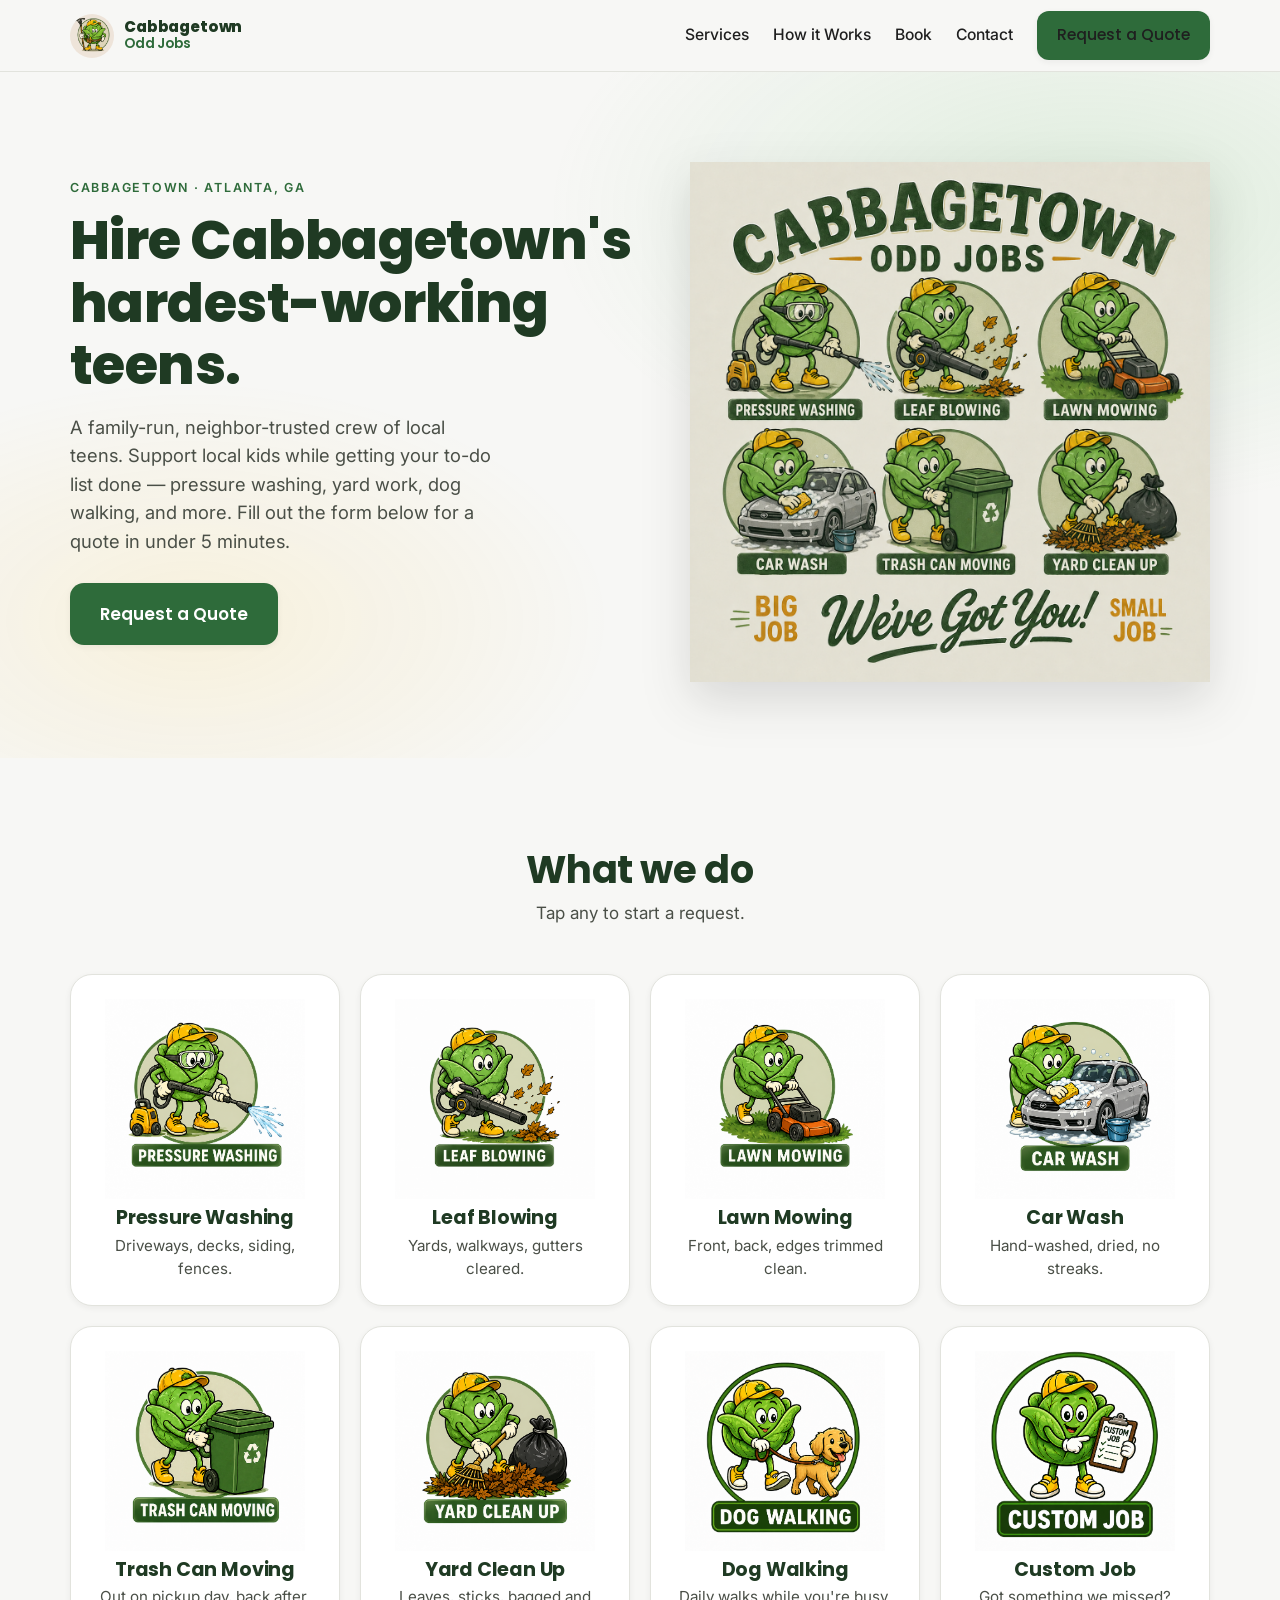
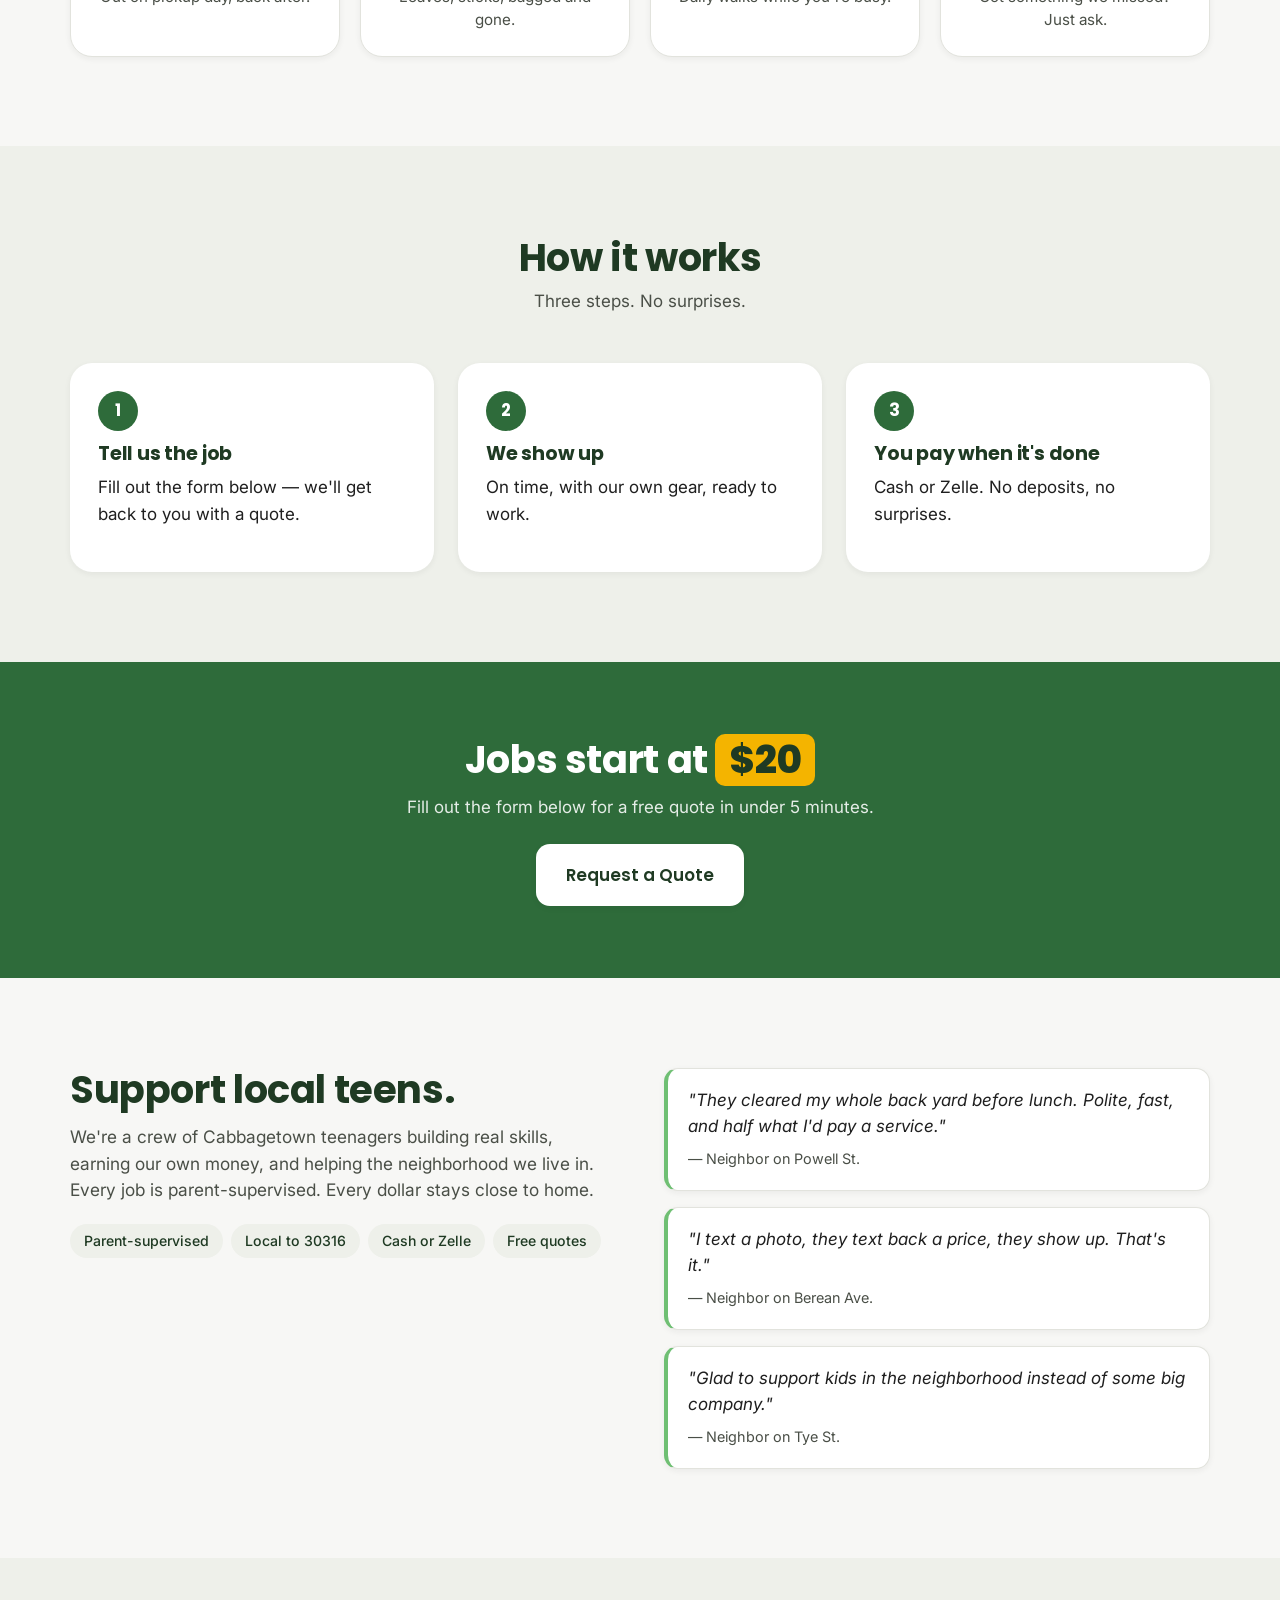
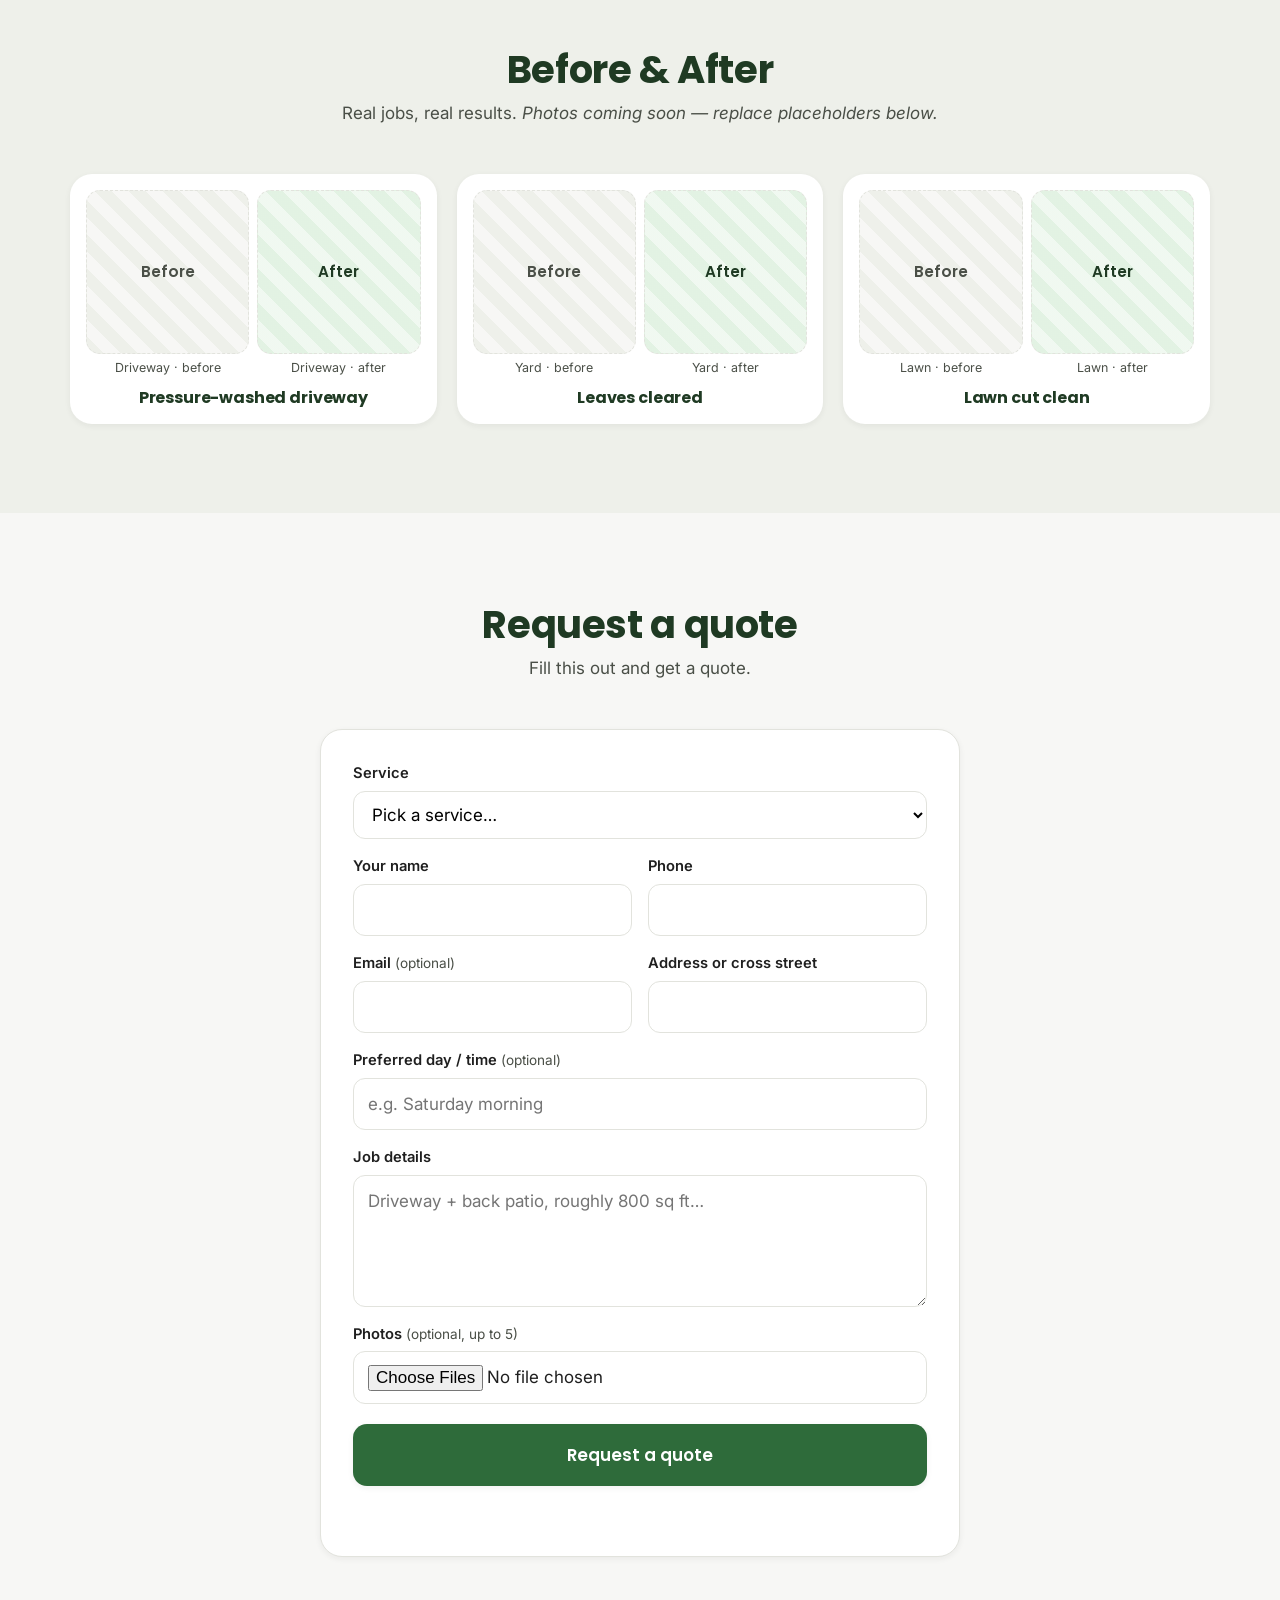
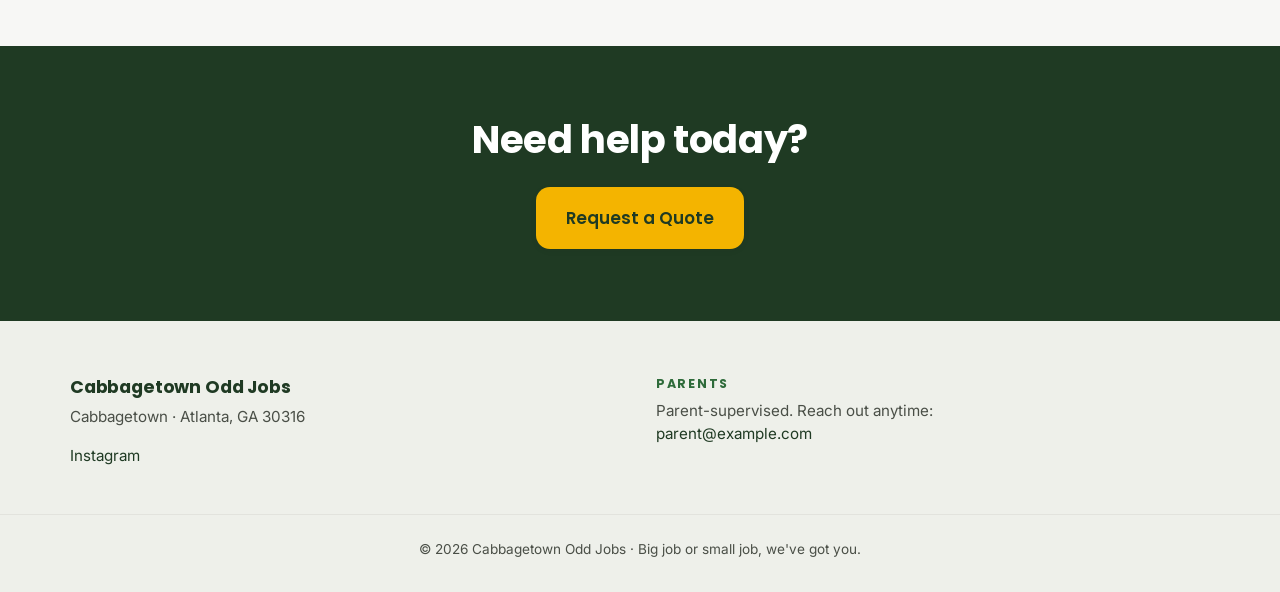
==== public_html/index.html @ ced6f43e "refactor: move deployable files into public_html/ for Hostinger - Relocate index.html, css/, js/, im" ====
<!doctype html>
<html lang="en">
  <head>
    <meta charset="utf-8" />
    <meta name="viewport" content="width=device-width, initial-scale=1" />
    <title>Cabbagetown Odd Jobs — Hire Cabbagetown's hardest-working teens</title>
    <meta name="description" content="Big job or small job, we've got you. Pressure washing, leaf blowing, lawn mowing, car wash, trash can moving, yard clean up, dog walking, and more by local teens in Cabbagetown, Atlanta GA 30316." />
    <meta name="theme-color" content="#2E6B3A" />
    <meta property="og:title" content="Cabbagetown Odd Jobs" />
    <meta property="og:description" content="Big job or small job — we've got you. Local teens in Cabbagetown, Atlanta." />
    <meta property="og:image" content="images/jobs-1.png" />
    <meta property="og:type" content="website" />
    <link rel="icon" type="image/png" href="images/mascot-icon.png" />
    <link rel="preconnect" href="https://fonts.googleapis.com" />
    <link rel="preconnect" href="https://fonts.gstatic.com" crossorigin />
    <link href="https://fonts.googleapis.com/css2?family=Inter:wght@400;500;600&family=Poppins:wght@600;700;800&display=swap" rel="stylesheet" />
    <link rel="stylesheet" href="css/styles.css" />
  </head>
  <body>
    <a class="skip-link" href="#main">Skip to content</a>

    <!-- 1. Sticky header -->
    <header class="site-header" id="top">
      <div class="container site-header__inner">
        <a class="site-header__brand" href="#top" aria-label="Cabbagetown Odd Jobs home">
          <img src="images/mascot-icon.png" alt="" class="site-header__logo" width="48" height="48" />
          <span class="site-header__wordmark">Cabbagetown<br /><em>Odd Jobs</em></span>
        </a>
        <button class="site-header__toggle" type="button" aria-expanded="false" aria-controls="primary-nav" aria-label="Open menu">
          <span></span><span></span><span></span>
        </button>
        <nav class="site-nav" id="primary-nav" aria-label="Primary">
          <a href="#services">Services</a>
          <a href="#how-it-works">How it Works</a>
          <a href="#book">Book</a>
          <a href="#contact">Contact</a>
          <a class="btn btn--primary site-nav__cta" href="#book">Request a Quote</a>
        </nav>
      </div>
    </header>

    <main id="main">
      <!-- 2. Hero -->
      <section class="hero">
        <div class="container hero__inner">
          <div class="hero__copy">
            <p class="eyebrow">Cabbagetown · Atlanta, GA</p>
            <h1 class="hero__headline">Hire Cabbagetown's hardest-working teens.</h1>
            <p class="hero__sub">A family-run, neighbor-trusted crew of local teens. Support local kids while getting your to-do list done — pressure washing, yard work, dog walking, and more. Fill out the form below for a quote in under 5 minutes.</p>
            <div class="hero__ctas">
              <a class="btn btn--primary btn--lg" href="#book">Request a Quote</a>
            </div>
            <!-- <p class="hero__badge"><span class="dot"></span> Available this Saturday</p> -->
          </div>
          <div class="hero__art">
            <img src="images/jobs-1.png" alt="Cabbagetown Odd Jobs cabbage mascot in the center, surrounded by icons of the six services: pressure washing, leaf blowing, lawn mowing, car wash, trash can moving, and yard clean up" width="600" height="600" />
          </div>
        </div>
      </section>

      <!-- 3. Services grid -->
      <section class="services" id="services">
        <div class="container">
          <header class="section-head">
            <h2>What we do</h2>
            <p>Tap any to start a request.</p>
          </header>
          <ul class="services__grid" role="list">
            <li class="service-card">
              <a href="#book" data-service="Pressure Washing">
                <img src="images/service-pressure-washing.png" alt="" width="240" height="240" />
                <h3>Pressure Washing</h3>
                <p>Driveways, decks, siding, fences.</p>
              </a>
            </li>
            <li class="service-card">
              <a href="#book" data-service="Leaf Blowing">
                <img src="images/service-leaf-blowing.png" alt="" width="240" height="240" />
                <h3>Leaf Blowing</h3>
                <p>Yards, walkways, gutters cleared.</p>
              </a>
            </li>
            <li class="service-card">
              <a href="#book" data-service="Lawn Mowing">
                <img src="images/service-lawn-mowing.png" alt="" width="240" height="240" />
                <h3>Lawn Mowing</h3>
                <p>Front, back, edges trimmed clean.</p>
              </a>
            </li>
            <li class="service-card">
              <a href="#book" data-service="Car Wash">
                <img src="images/service-car-wash.png" alt="" width="240" height="240" />
                <h3>Car Wash</h3>
                <p>Hand-washed, dried, no streaks.</p>
              </a>
            </li>
            <li class="service-card">
              <a href="#book" data-service="Trash Can Moving">
                <img src="images/service-trash-can.png" alt="" width="240" height="240" />
                <h3>Trash Can Moving</h3>
                <p>Out on pickup day, back after.</p>
              </a>
            </li>
            <li class="service-card">
              <a href="#book" data-service="Yard Clean Up">
                <img src="images/service-yard-cleanup.png" alt="" width="240" height="240" />
                <h3>Yard Clean Up</h3>
                <p>Leaves, sticks, bagged and gone.</p>
              </a>
            </li>
            <li class="service-card">
              <a href="#book" data-service="Dog Walking">
                <img src="images/service-dog-walking.png" alt="" width="240" height="240" />
                <h3>Dog Walking</h3>
                <p>Daily walks while you're busy.</p>
              </a>
            </li>
            <li class="service-card">
              <a href="#book" data-service="Custom Job">
                <img src="images/custom-job.png" alt="" width="240" height="240" />
                <h3>Custom Job</h3>
                <p>Got something we missed? Just ask.</p>
              </a>
            </li>
          </ul>
        </div>
      </section>

      <!-- 4. How it works -->
      <section class="how" id="how-it-works">
        <div class="container">
          <header class="section-head">
            <h2>How it works</h2>
            <p>Three steps. No surprises.</p>
          </header>
          <ol class="how__steps" role="list">
            <li class="how__step">
              <span class="how__num">1</span>
              <h3>Tell us the job</h3>
              <p>Fill out the form below — we'll get back to you with a quote.</p>
            </li>
            <li class="how__step">
              <span class="how__num">2</span>
              <h3>We show up</h3>
              <p>On time, with our own gear, ready to work.</p>
            </li>
            <li class="how__step">
              <span class="how__num">3</span>
              <h3>You pay when it's done</h3>
              <p>Cash or Zelle. No deposits, no surprises.</p>
            </li>
          </ol>
        </div>
      </section>

      <!-- 5. Pricing -->
      <section class="pricing">
        <div class="container pricing__inner">
          <h2>Jobs start at <span class="pricing__amount">$20</span></h2>
          <p>Fill out the form below for a free quote in under 5 minutes.</p>
          <a class="btn btn--primary btn--lg" href="#book">Request a Quote</a>
        </div>
      </section>

      <!-- 6. Trust / Support Local Teens -->
      <section class="trust" id="trust">
        <div class="container trust__inner">
          <div class="trust__copy">
            <h2>Support local teens.</h2>
            <p>We're a crew of Cabbagetown teenagers building real skills, earning our own money, and helping the neighborhood we live in. Every job is parent-supervised. Every dollar stays close to home.</p>
            <ul class="trust__pills" role="list">
              <li>Parent-supervised</li>
              <li>Local to 30316</li>
              <li>Cash or Zelle</li>
              <li>Free quotes</li>
            </ul>
          </div>
          <ul class="trust__quotes" role="list">
            <!-- TODO: replace with real neighbor quotes once collected -->
            <li>
              <p>"They cleared my whole back yard before lunch. Polite, fast, and half what I'd pay a service."</p>
              <cite>— Neighbor on Powell St.</cite>
            </li>
            <li>
              <p>"I text a photo, they text back a price, they show up. That's it."</p>
              <cite>— Neighbor on Berean Ave.</cite>
            </li>
            <li>
              <p>"Glad to support kids in the neighborhood instead of some big company."</p>
              <cite>— Neighbor on Tye St.</cite>
            </li>
          </ul>
        </div>
      </section>

      <!-- 7. Before / After gallery -->
      <section class="gallery" id="gallery">
        <div class="container">
          <header class="section-head">
            <h2>Before &amp; After</h2>
            <p>Real jobs, real results. <em>Photos coming soon — replace placeholders below.</em></p>
          </header>
          <ul class="gallery__grid" role="list">
            <li class="ba-card">
              <div class="ba-card__pair">
                <figure><div class="ba-placeholder">Before</div><figcaption>Driveway · before</figcaption></figure>
                <figure><div class="ba-placeholder ba-placeholder--after">After</div><figcaption>Driveway · after</figcaption></figure>
              </div>
              <h3>Pressure-washed driveway</h3>
            </li>
            <li class="ba-card">
              <div class="ba-card__pair">
                <figure><div class="ba-placeholder">Before</div><figcaption>Yard · before</figcaption></figure>
                <figure><div class="ba-placeholder ba-placeholder--after">After</div><figcaption>Yard · after</figcaption></figure>
              </div>
              <h3>Leaves cleared</h3>
            </li>
            <li class="ba-card">
              <div class="ba-card__pair">
                <figure><div class="ba-placeholder">Before</div><figcaption>Lawn · before</figcaption></figure>
                <figure><div class="ba-placeholder ba-placeholder--after">After</div><figcaption>Lawn · after</figcaption></figure>
              </div>
              <h3>Lawn cut clean</h3>
            </li>
          </ul>
        </div>
      </section>

      <!-- 8. Request a quote -->
      <section class="book" id="book">
        <div class="container">
          <header class="section-head">
            <h2>Request a quote</h2>
            <p>Fill this out and get a quote.</p>
          </header>

          <form class="quote-form" id="quote-form" novalidate>
            <div class="quote-form__row">
              <label for="qf-service">Service</label>
              <select id="qf-service" name="service" required>
                <option value="" disabled selected>Pick a service…</option>
                <option>Pressure Washing</option>
                <option>Leaf Blowing</option>
                <option>Lawn Mowing</option>
                <option>Car Wash</option>
                <option>Trash Can Moving</option>
                <option>Yard Clean Up</option>
                <option>Dog Walking</option>
                <option>Custom Job</option>
              </select>
            </div>

            <div class="quote-form__grid">
              <div class="quote-form__row">
                <label for="qf-name">Your name</label>
                <input id="qf-name" name="name" type="text" required autocomplete="name" />
              </div>
              <div class="quote-form__row">
                <label for="qf-phone">Phone</label>
                <input id="qf-phone" name="phone" type="tel" required autocomplete="tel" inputmode="tel" />
              </div>
              <div class="quote-form__row">
                <label for="qf-email">Email <span class="quote-form__hint">(optional)</span></label>
                <input id="qf-email" name="email" type="email" autocomplete="email" />
              </div>
              <div class="quote-form__row">
                <label for="qf-address">Address or cross street</label>
                <input id="qf-address" name="address" type="text" required autocomplete="street-address" />
              </div>
            </div>

            <div class="quote-form__row">
              <label for="qf-when">Preferred day / time <span class="quote-form__hint">(optional)</span></label>
              <input id="qf-when" name="when" type="text" placeholder="e.g. Saturday morning" />
            </div>

            <div class="quote-form__row">
              <label for="qf-notes">Job details</label>
              <textarea id="qf-notes" name="notes" rows="4" required placeholder="Driveway + back patio, roughly 800 sq ft…"></textarea>
            </div>

            <div class="quote-form__row">
              <label for="qf-images">Photos <span class="quote-form__hint">(optional, up to 5)</span></label>
              <input id="qf-images" name="images" type="file" accept="image/*" multiple />
            </div>

            <div class="quote-form__honeypot" aria-hidden="true">
              <label>Leave this empty <input type="text" name="hp" tabindex="-1" autocomplete="off" /></label>
            </div>

            <button class="btn btn--primary btn--lg quote-form__submit" type="submit">Request a quote</button>

            <p class="quote-form__status" id="qf-status" role="status" aria-live="polite"></p>
          </form>
        </div>
      </section>

      <!-- 9. Repeat CTA bar -->
      <section class="cta-bar">
        <div class="container cta-bar__inner">
          <h2>Need help today?</h2>
          <div class="cta-bar__buttons">
            <a class="btn btn--primary btn--lg" href="#book">Request a Quote</a>
          </div>
        </div>
      </section>
    </main>

    <!-- 10. Footer -->
    <footer class="site-footer" id="contact">
      <div class="container site-footer__inner">
        <div class="site-footer__col">
          <h3>Cabbagetown Odd Jobs</h3>
          <p>Cabbagetown · Atlanta, GA 30316</p>
          <p><a href="https://instagram.com/" rel="noopener">Instagram</a></p>
        </div>
        <div class="site-footer__col">
          <h4>Parents</h4>
          <p>Parent-supervised. Reach out anytime:<br /><a href="mailto:parent@example.com">parent@example.com</a></p>
        </div>
      </div>
      <p class="site-footer__copy">© <span id="year"></span> Cabbagetown Odd Jobs · Big job or small job, we've got you.</p>
    </footer>

    <script src="js/main.js" defer></script>
  </body>
</html>
---- public_html/css/styles.css ----
/* ================================================================
   Cabbagetown Odd Jobs — styles
   1. Tokens
   2. Reset / base
   3. Layout primitives (container, section-head, btn)
   4. Header + nav
   5. Hero
   6. Services grid
   7. How it works
   8. Pricing
   9. Trust
  10. Before/After gallery
  11. Book / Cal.com embed
  12. CTA bar
  13. Footer
  14. Mobile sticky bar
  15. Responsive breakpoints
  ================================================================ */

/* 1. Tokens ------------------------------------------------------ */
:root {
  --green: #2e6b3a;
  --green-2: #6fbf73;
  --green-ink: #1f3a23;
  --yellow: #f4b400;
  --bg: #f7f7f5;
  --bg-2: #eef0ea;
  --ink: #1f1f1f;
  --ink-2: #4a4f47;
  --line: #e2e3dd;
  --white: #ffffff;
  --shadow-sm: 0 2px 6px rgba(31, 31, 31, 0.06);
  --shadow-md: 0 8px 24px rgba(31, 31, 31, 0.08);
  --shadow-lg: 0 18px 40px rgba(31, 31, 31, 0.12);
  --radius: 14px;
  --radius-lg: 22px;
  --space: 8px;

  --font-head: "Poppins", system-ui, -apple-system, "Segoe UI", sans-serif;
  --font-body: "Inter", system-ui, -apple-system, "Segoe UI", sans-serif;

  --header-h: 72px;
}

/* 2. Reset / base ----------------------------------------------- */
*, *::before, *::after { box-sizing: border-box; }
html { scroll-behavior: smooth; scroll-padding-top: var(--header-h); }
body {
  margin: 0;
  font-family: var(--font-body);
  font-size: 17px;
  line-height: 1.55;
  color: var(--ink);
  background: var(--bg);
  -webkit-font-smoothing: antialiased;
  text-rendering: optimizeLegibility;
}
img { max-width: 100%; height: auto; display: block; }
a { color: var(--green); }
a:hover { color: var(--green-ink); }
h1, h2, h3, h4 {
  font-family: var(--font-head);
  color: var(--green-ink);
  margin: 0 0 0.5em;
  line-height: 1.15;
  letter-spacing: -0.01em;
}
h1 { font-size: clamp(2.2rem, 5vw, 3.4rem); font-weight: 800; }
h2 { font-size: clamp(1.7rem, 3.4vw, 2.4rem); font-weight: 700; }
h3 { font-size: 1.2rem; font-weight: 700; }
p { margin: 0 0 1em; }
ul, ol { padding: 0; margin: 0; list-style: none; }

.skip-link {
  position: absolute; left: -9999px; top: 0;
  background: var(--green); color: var(--white);
  padding: 8px 12px; z-index: 1000;
}
.skip-link:focus { left: 12px; top: 12px; }

::selection { background: var(--green-2); color: var(--green-ink); }

/* 3. Layout primitives ----------------------------------------- */
.container {
  width: min(1140px, 100% - 32px);
  margin-inline: auto;
}

.section-head {
  text-align: center;
  margin-bottom: 48px;
  max-width: 640px;
  margin-inline: auto;
}
.section-head h2 { margin-bottom: 8px; }
.section-head p { color: var(--ink-2); margin: 0; }

.eyebrow {
  text-transform: uppercase;
  letter-spacing: 0.14em;
  font-size: 0.78rem;
  font-weight: 600;
  color: var(--green);
  margin: 0 0 12px;
}

.btn {
  display: inline-flex;
  align-items: center;
  justify-content: center;
  gap: 8px;
  padding: 12px 20px;
  font-family: var(--font-head);
  font-weight: 600;
  font-size: 0.98rem;
  text-decoration: none;
  border: 2px solid transparent;
  border-radius: 12px;
  cursor: pointer;
  transition: transform 0.12s ease, box-shadow 0.12s ease, background 0.12s ease;
  white-space: nowrap;
}
.btn--lg { padding: 16px 28px; font-size: 1.05rem; border-radius: 14px; }
.btn--primary {
  background: var(--green);
  color: var(--white);
  box-shadow: var(--shadow-sm);
}
.btn--primary:hover { background: var(--green-ink); color: var(--white); transform: translateY(-1px); box-shadow: var(--shadow-md); }
.btn--secondary {
  background: var(--white);
  color: var(--green-ink);
  border-color: var(--green);
}
.btn--secondary:hover { background: var(--bg-2); transform: translateY(-1px); }
.btn:focus-visible { outline: 3px solid var(--yellow); outline-offset: 2px; }

/* 4. Header + nav ----------------------------------------------- */
.site-header {
  position: sticky;
  top: 0;
  z-index: 50;
  background: rgba(247, 247, 245, 0.92);
  backdrop-filter: saturate(140%) blur(8px);
  -webkit-backdrop-filter: saturate(140%) blur(8px);
  border-bottom: 1px solid var(--line);
  height: var(--header-h);
  display: flex;
  align-items: center;
}
.site-header__inner {
  display: flex;
  align-items: center;
  justify-content: space-between;
  gap: 16px;
}
.site-header__brand {
  display: inline-flex;
  align-items: center;
  gap: 10px;
  text-decoration: none;
  color: var(--green-ink);
}
.site-header__logo {
  width: 44px; height: 44px;
  border-radius: 50%;
  background: var(--bg-2);
  object-fit: cover;
}
.site-header__wordmark {
  font-family: var(--font-head);
  font-weight: 800;
  font-size: 0.95rem;
  line-height: 1.05;
  letter-spacing: -0.01em;
}
.site-header__wordmark em {
  font-style: normal;
  font-weight: 600;
  color: var(--green);
  font-size: 0.85rem;
}
.site-header__toggle {
  display: none;
  background: none;
  border: 0;
  padding: 8px;
  cursor: pointer;
}
.site-header__toggle span {
  display: block;
  width: 24px; height: 2.5px;
  background: var(--green-ink);
  margin: 5px 0;
  border-radius: 2px;
  transition: transform 0.2s ease, opacity 0.2s ease;
}
.site-header__toggle[aria-expanded="true"] span:nth-child(1) { transform: translateY(7.5px) rotate(45deg); }
.site-header__toggle[aria-expanded="true"] span:nth-child(2) { opacity: 0; }
.site-header__toggle[aria-expanded="true"] span:nth-child(3) { transform: translateY(-7.5px) rotate(-45deg); }

.site-nav {
  display: flex;
  align-items: center;
  gap: 24px;
}
.site-nav a {
  color: var(--ink);
  text-decoration: none;
  font-weight: 500;
  font-size: 0.98rem;
}
.site-nav a:hover { color: var(--green); }
.site-nav__cta { padding: 10px 18px; }

/* 5. Hero ------------------------------------------------------- */
.hero {
  padding: clamp(48px, 7vw, 96px) 0 clamp(40px, 6vw, 80px);
  background:
    radial-gradient(900px 500px at 85% 20%, rgba(111, 191, 115, 0.18), transparent 60%),
    radial-gradient(700px 400px at 15% 80%, rgba(244, 180, 0, 0.10), transparent 60%),
    var(--bg);
}
.hero__inner {
  display: grid;
  grid-template-columns: 1.1fr 1fr;
  gap: 48px;
  align-items: center;
}
.hero__headline { margin-bottom: 16px; }
.hero__sub { font-size: 1.15rem; color: var(--ink-2); margin-bottom: 28px; max-width: 36ch; }
.hero__sub strong { color: var(--ink); }
.hero__ctas {
  display: flex;
  flex-wrap: wrap;
  gap: 12px;
  margin-bottom: 20px;
}
.hero__badge {
  display: inline-flex;
  align-items: center;
  gap: 8px;
  background: var(--white);
  border: 1px solid var(--line);
  padding: 8px 14px;
  border-radius: 999px;
  font-size: 0.92rem;
  color: var(--ink-2);
  margin: 0;
  box-shadow: var(--shadow-sm);
}
.hero__badge .dot {
  width: 9px; height: 9px;
  background: var(--green-2);
  border-radius: 50%;
  box-shadow: 0 0 0 3px rgba(111, 191, 115, 0.25);
  animation: pulse 2s ease-in-out infinite;
}
@keyframes pulse {
  0%, 100% { box-shadow: 0 0 0 3px rgba(111, 191, 115, 0.25); }
  50% { box-shadow: 0 0 0 6px rgba(111, 191, 115, 0.10); }
}
.hero__art img {
  width: 100%;
  max-width: 520px;
  margin-inline: auto;
  filter: drop-shadow(0 18px 24px rgba(31, 31, 31, 0.14));
}

/* 6. Services grid --------------------------------------------- */
.services { padding: clamp(56px, 7vw, 96px) 0; }
.services__grid {
  display: grid;
  grid-template-columns: repeat(4, 1fr);
  gap: 20px;
}
.service-card {
  background: var(--white);
  border: 1px solid var(--line);
  border-radius: var(--radius-lg);
  padding: 24px;
  text-align: center;
  box-shadow: var(--shadow-sm);
  transition: transform 0.15s ease, box-shadow 0.15s ease, border-color 0.15s ease;
}
.service-card:hover {
  transform: translateY(-3px);
  box-shadow: var(--shadow-md);
  border-color: var(--green-2);
}
.service-card a {
  text-decoration: none;
  color: inherit;
  display: block;
}
.service-card img {
  width: 100%;
  max-width: 200px;
  margin-inline: auto;
  margin-bottom: 8px;
}
.service-card h3 { color: var(--green-ink); margin-bottom: 4px; }
.service-card p { color: var(--ink-2); margin: 0; font-size: 0.95rem; }

/* 7. How it works ---------------------------------------------- */
.how {
  padding: clamp(56px, 7vw, 96px) 0;
  background: var(--bg-2);
}
.how__steps {
  display: grid;
  grid-template-columns: repeat(3, 1fr);
  gap: 24px;
}
.how__step {
  background: var(--white);
  border-radius: var(--radius-lg);
  padding: 28px;
  position: relative;
  box-shadow: var(--shadow-sm);
}
.how__num {
  display: inline-flex;
  align-items: center;
  justify-content: center;
  width: 40px; height: 40px;
  background: var(--green);
  color: var(--white);
  border-radius: 50%;
  font-family: var(--font-head);
  font-weight: 700;
  margin-bottom: 12px;
}

/* 8. Pricing ---------------------------------------------------- */
.pricing {
  padding: clamp(48px, 6vw, 72px) 0;
  background: var(--green);
  color: var(--white);
  text-align: center;
}
.pricing h2 { color: var(--white); margin-bottom: 8px; }
.pricing__amount {
  display: inline-block;
  background: var(--yellow);
  color: var(--green-ink);
  padding: 4px 14px;
  border-radius: 10px;
  font-weight: 800;
}
.pricing p { color: rgba(255, 255, 255, 0.88); margin-bottom: 24px; }
.pricing .btn--primary {
  background: var(--white);
  color: var(--green-ink);
}
.pricing .btn--primary:hover { background: var(--bg-2); color: var(--green-ink); }

/* 9. Trust ------------------------------------------------------ */
.trust { padding: clamp(56px, 7vw, 96px) 0; }
.trust__inner {
  display: grid;
  grid-template-columns: 1fr 1fr;
  gap: 48px;
  align-items: start;
}
.trust__copy h2 { margin-bottom: 12px; }
.trust__copy p { color: var(--ink-2); font-size: 1.08rem; }
.trust__pills {
  display: flex;
  flex-wrap: wrap;
  gap: 8px;
  margin-top: 20px;
}
.trust__pills li {
  background: var(--bg-2);
  color: var(--green-ink);
  padding: 6px 14px;
  border-radius: 999px;
  font-size: 0.88rem;
  font-weight: 500;
}
.trust__quotes {
  display: grid;
  gap: 16px;
}
.trust__quotes li {
  background: var(--white);
  border: 1px solid var(--line);
  border-left: 4px solid var(--green-2);
  border-radius: var(--radius);
  padding: 18px 20px;
  box-shadow: var(--shadow-sm);
}
.trust__quotes p { margin: 0 0 6px; font-style: italic; color: var(--ink); }
.trust__quotes cite { color: var(--ink-2); font-style: normal; font-size: 0.9rem; }

/* 10. Before / After gallery ----------------------------------- */
.gallery {
  padding: clamp(56px, 7vw, 96px) 0;
  background: var(--bg-2);
}
.gallery__grid {
  display: grid;
  grid-template-columns: repeat(3, 1fr);
  gap: 20px;
}
.ba-card {
  background: var(--white);
  border-radius: var(--radius-lg);
  padding: 16px;
  box-shadow: var(--shadow-sm);
}
.ba-card__pair {
  display: grid;
  grid-template-columns: 1fr 1fr;
  gap: 8px;
  margin-bottom: 12px;
}
.ba-card figure { margin: 0; }
.ba-card figcaption {
  font-size: 0.78rem;
  color: var(--ink-2);
  text-align: center;
  margin-top: 4px;
}
.ba-card h3 {
  text-align: center;
  margin: 4px 0 0;
  font-size: 1rem;
}
.ba-placeholder {
  aspect-ratio: 1 / 1;
  background:
    repeating-linear-gradient(45deg, var(--bg-2) 0 12px, var(--bg) 12px 24px);
  border: 1px dashed var(--line);
  border-radius: var(--radius);
  display: grid;
  place-items: center;
  font-family: var(--font-head);
  font-weight: 600;
  color: var(--ink-2);
  font-size: 0.95rem;
}
.ba-placeholder--after {
  background:
    repeating-linear-gradient(45deg, rgba(111, 191, 115, 0.20) 0 12px, rgba(111, 191, 115, 0.10) 12px 24px);
  color: var(--green-ink);
}

/* 11. Book / Quote form --------------------------------------- */
.book { padding: clamp(56px, 7vw, 96px) 0; }
.quote-form {
  background: var(--white);
  border: 1px solid var(--line);
  border-radius: var(--radius-lg);
  padding: clamp(20px, 3vw, 32px);
  box-shadow: var(--shadow-sm);
  display: grid;
  gap: 16px;
  max-width: 640px;
  margin: 0 auto;
}
.quote-form__grid {
  display: grid;
  gap: 16px;
  grid-template-columns: 1fr;
}
@media (min-width: 560px) {
  .quote-form__grid { grid-template-columns: 1fr 1fr; }
}
.quote-form__row { display: grid; gap: 6px; }
.quote-form__row label {
  font-weight: 600;
  font-size: 0.92rem;
}
.quote-form__hint {
  color: var(--ink-2);
  font-weight: 400;
  font-size: 0.85rem;
}
.quote-form input,
.quote-form select,
.quote-form textarea {
  padding: 12px 14px;
  border: 1px solid var(--line);
  border-radius: 12px;
  font: inherit;
  background: var(--white);
  width: 100%;
}
.quote-form textarea {
  resize: vertical;
  min-height: 96px;
}
.quote-form input:focus-visible,
.quote-form select:focus-visible,
.quote-form textarea:focus-visible {
  outline: 3px solid var(--yellow);
  outline-offset: 2px;
  border-color: var(--green);
}
.quote-form__submit {
  width: 100%;
  margin-top: 4px;
}
.quote-form__submit[disabled] {
  opacity: 0.6;
  cursor: progress;
}
.quote-form__honeypot {
  position: absolute;
  left: -10000px;
  width: 1px;
  height: 1px;
  overflow: hidden;
}
.quote-form__status {
  min-height: 1.4em;
  margin: 0;
  font-size: 0.95rem;
}
.quote-form__status--ok { color: var(--green-ink); }
.quote-form__status--err { color: #b3261e; }

/* 12. CTA bar -------------------------------------------------- */
.cta-bar {
  padding: clamp(48px, 6vw, 72px) 0;
  background: var(--green-ink);
  color: var(--white);
  text-align: center;
}
.cta-bar h2 { color: var(--white); margin-bottom: 24px; }
.cta-bar__buttons {
  display: flex;
  flex-wrap: wrap;
  justify-content: center;
  gap: 12px;
}
.cta-bar .btn--primary { background: var(--yellow); color: var(--green-ink); }
.cta-bar .btn--primary:hover { background: #ffc724; color: var(--green-ink); }
.cta-bar .btn--secondary { background: transparent; color: var(--white); border-color: var(--white); }
.cta-bar .btn--secondary:hover { background: rgba(255, 255, 255, 0.1); color: var(--white); }

/* 13. Footer --------------------------------------------------- */
.site-footer {
  background: var(--bg-2);
  padding: 56px 0 32px;
  color: var(--ink-2);
  font-size: 0.95rem;
}
.site-footer__inner {
  display: grid;
  grid-template-columns: repeat(2, 1fr);
  gap: 32px;
}
.site-footer h3 { margin-bottom: 8px; font-size: 1.1rem; }
.site-footer h4 { font-size: 0.78rem; text-transform: uppercase; letter-spacing: 0.14em; color: var(--green); margin-bottom: 8px; }
.site-footer a { color: var(--green-ink); text-decoration: none; }
.site-footer a:hover { color: var(--green); text-decoration: underline; }
.site-footer__copy {
  text-align: center;
  margin: 32px 0 0;
  padding-top: 24px;
  border-top: 1px solid var(--line);
  font-size: 0.85rem;
}

/* 14. Responsive ----------------------------------------------- */
@media (max-width: 960px) {
  .hero__inner { grid-template-columns: 1fr; gap: 32px; text-align: center; }
  .hero__sub { margin-inline: auto; }
  .hero__ctas { justify-content: center; }
  .hero__badge { margin-inline: auto; }
  .hero__art { order: -1; }
  .hero__art img { max-width: 320px; }

  .services__grid { grid-template-columns: repeat(2, 1fr); }
  .how__steps { grid-template-columns: 1fr; }
  .trust__inner { grid-template-columns: 1fr; gap: 32px; }
  .gallery__grid { grid-template-columns: 1fr; }
  .site-footer__inner { grid-template-columns: 1fr; gap: 24px; }
}

@media (max-width: 768px) {
  .site-header__toggle { display: block; }
  .site-nav {
    position: absolute;
    top: var(--header-h);
    left: 0; right: 0;
    background: var(--white);
    border-bottom: 1px solid var(--line);
    flex-direction: column;
    align-items: stretch;
    gap: 0;
    padding: 8px 16px 16px;
    transform: translateY(-12px);
    opacity: 0;
    pointer-events: none;
    transition: transform 0.18s ease, opacity 0.18s ease;
  }
  .site-nav.is-open {
    transform: translateY(0);
    opacity: 1;
    pointer-events: auto;
  }
  .site-nav a { padding: 12px 0; border-bottom: 1px solid var(--line); }
  .site-nav__cta { margin-top: 8px; border-bottom: 0; }

  .services__grid { grid-template-columns: 1fr; }

  .ba-card__pair { grid-template-columns: 1fr; }
}

@media (prefers-reduced-motion: reduce) {
  *, *::before, *::after {
    animation-duration: 0.001ms !important;
    transition-duration: 0.001ms !important;
  }
  html { scroll-behavior: auto; }
}
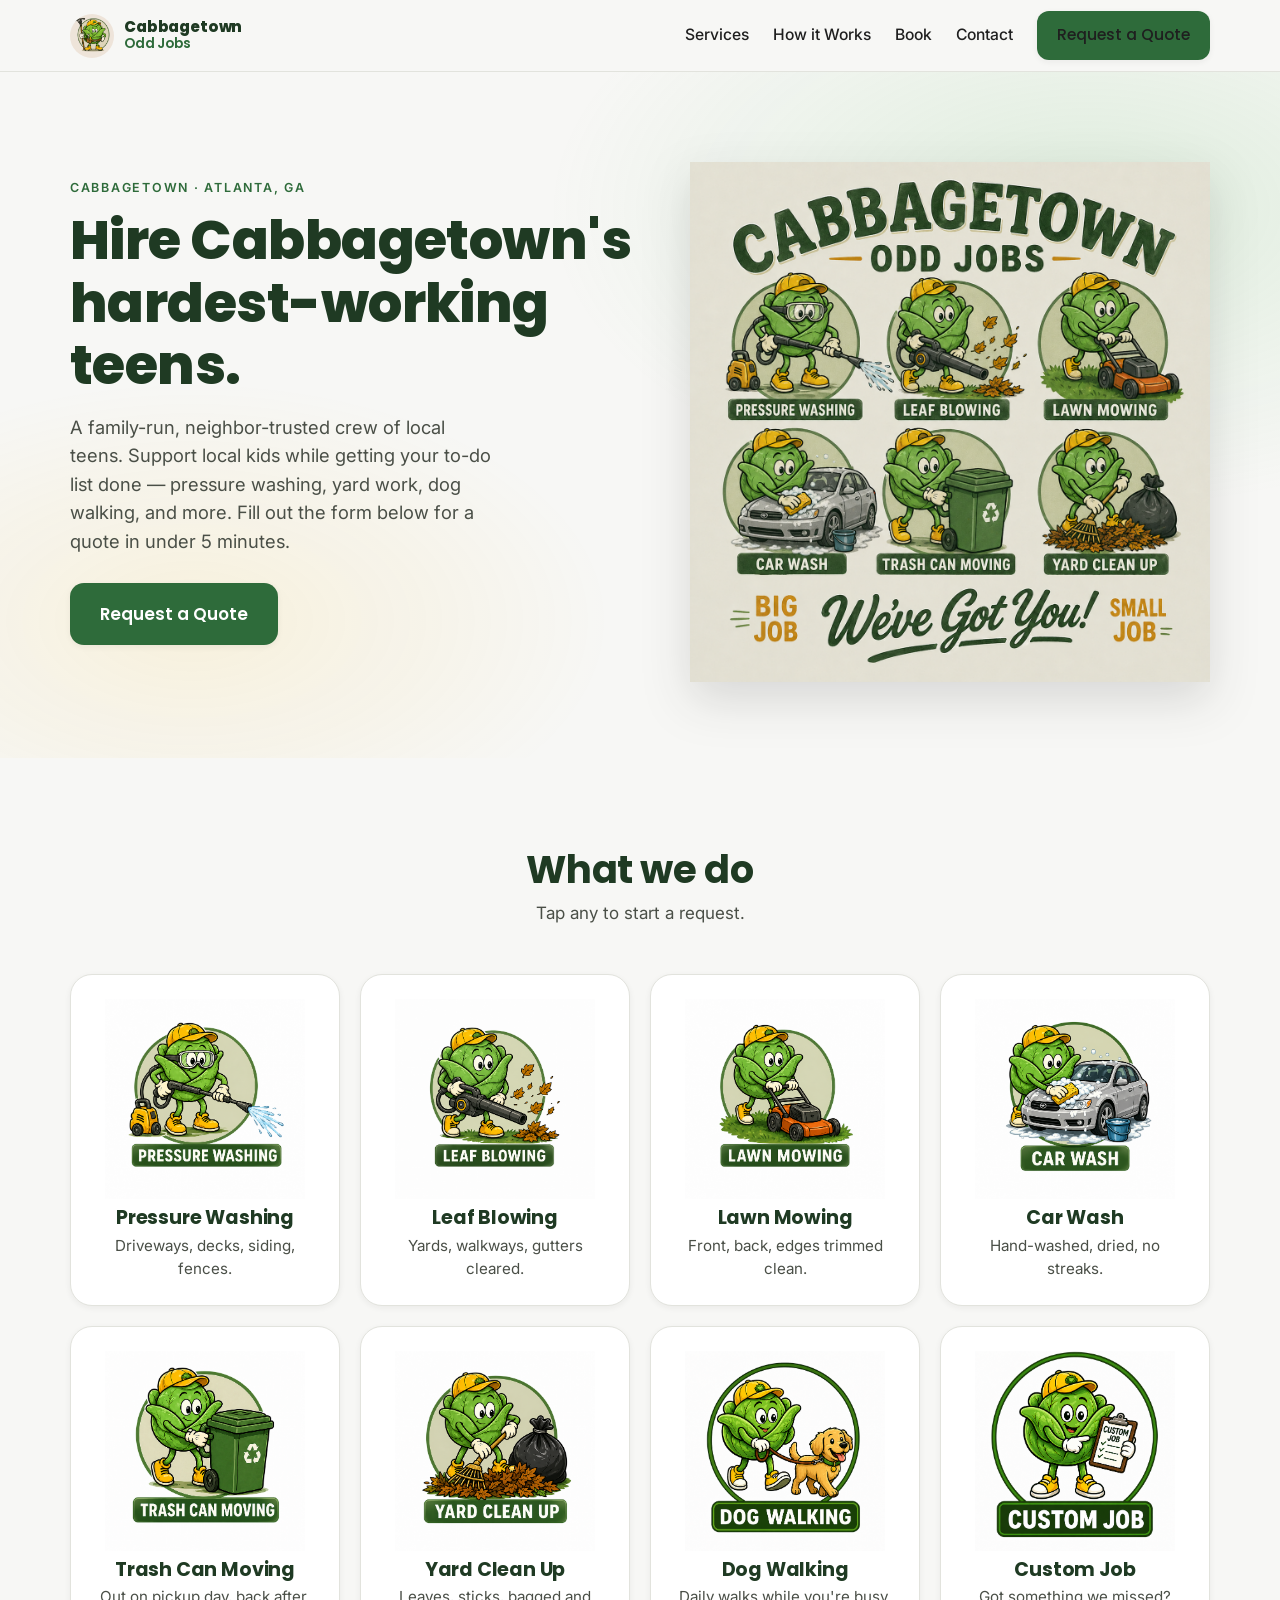
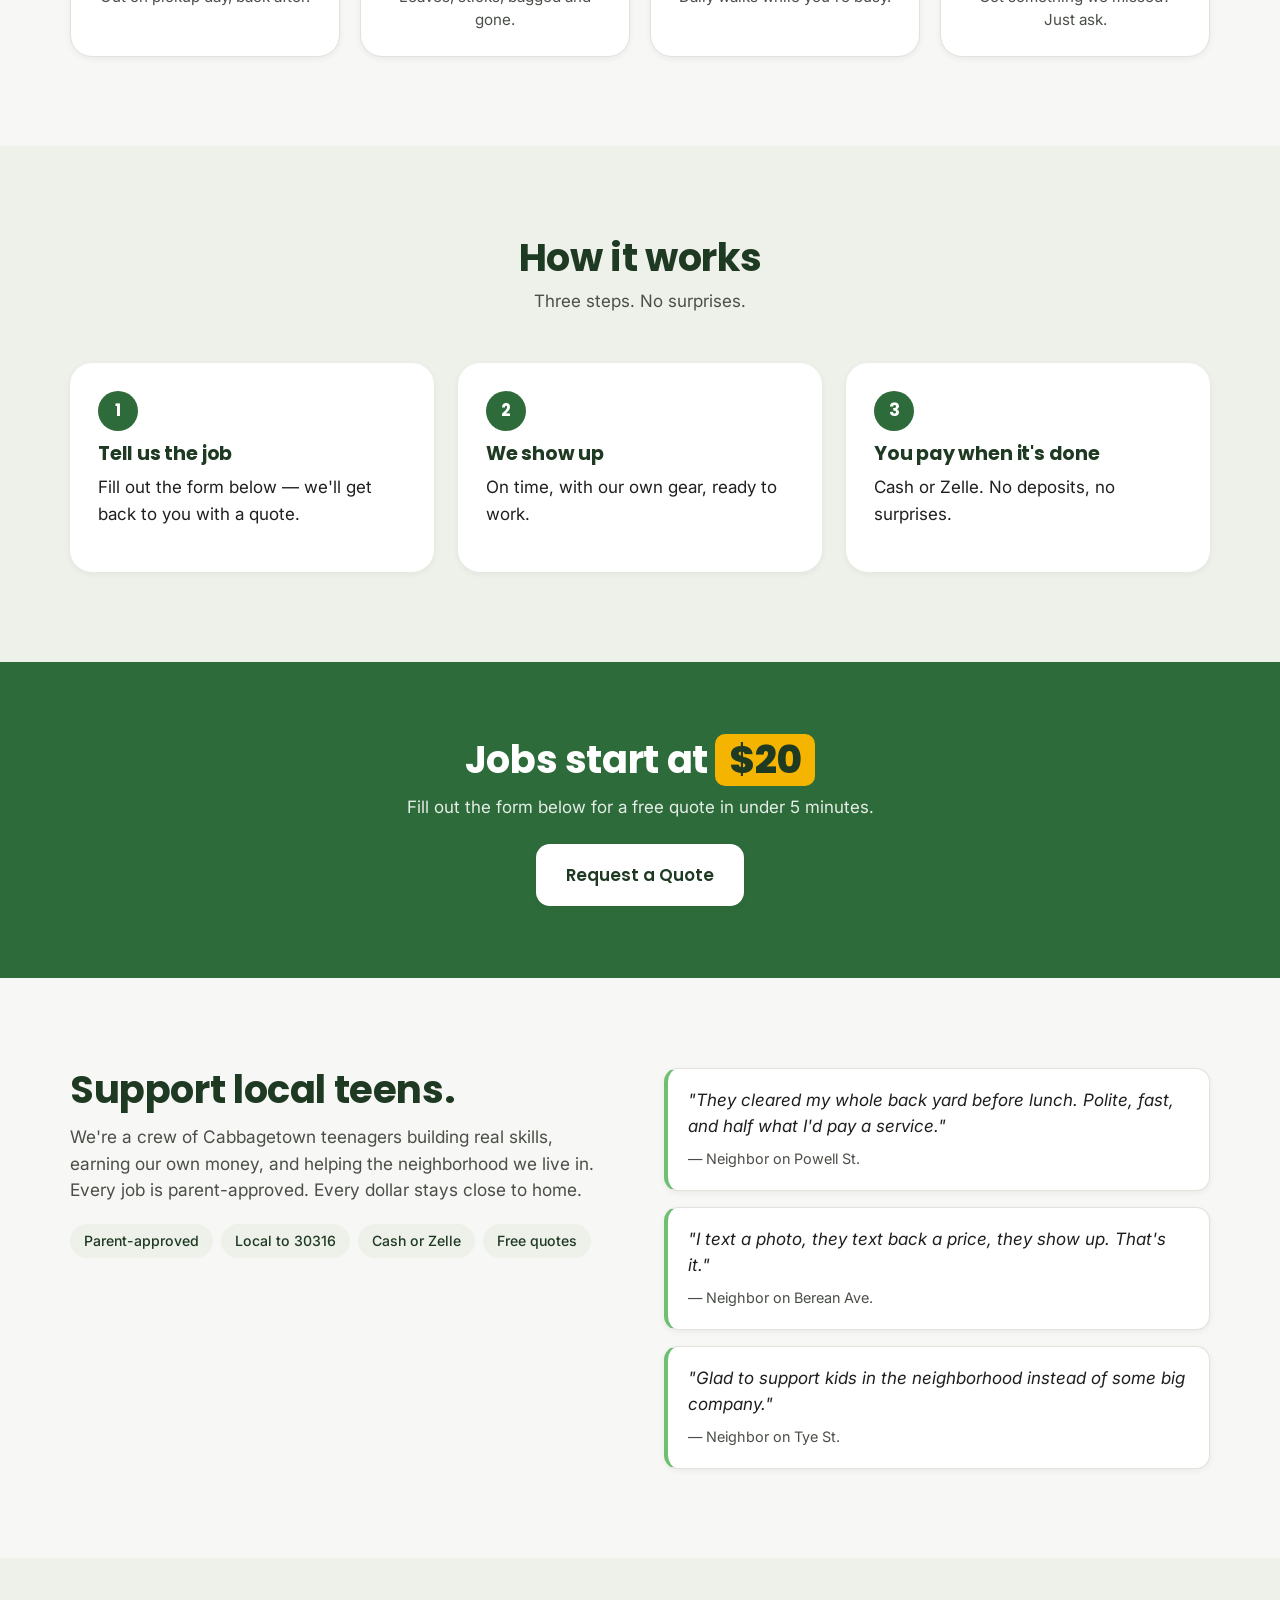
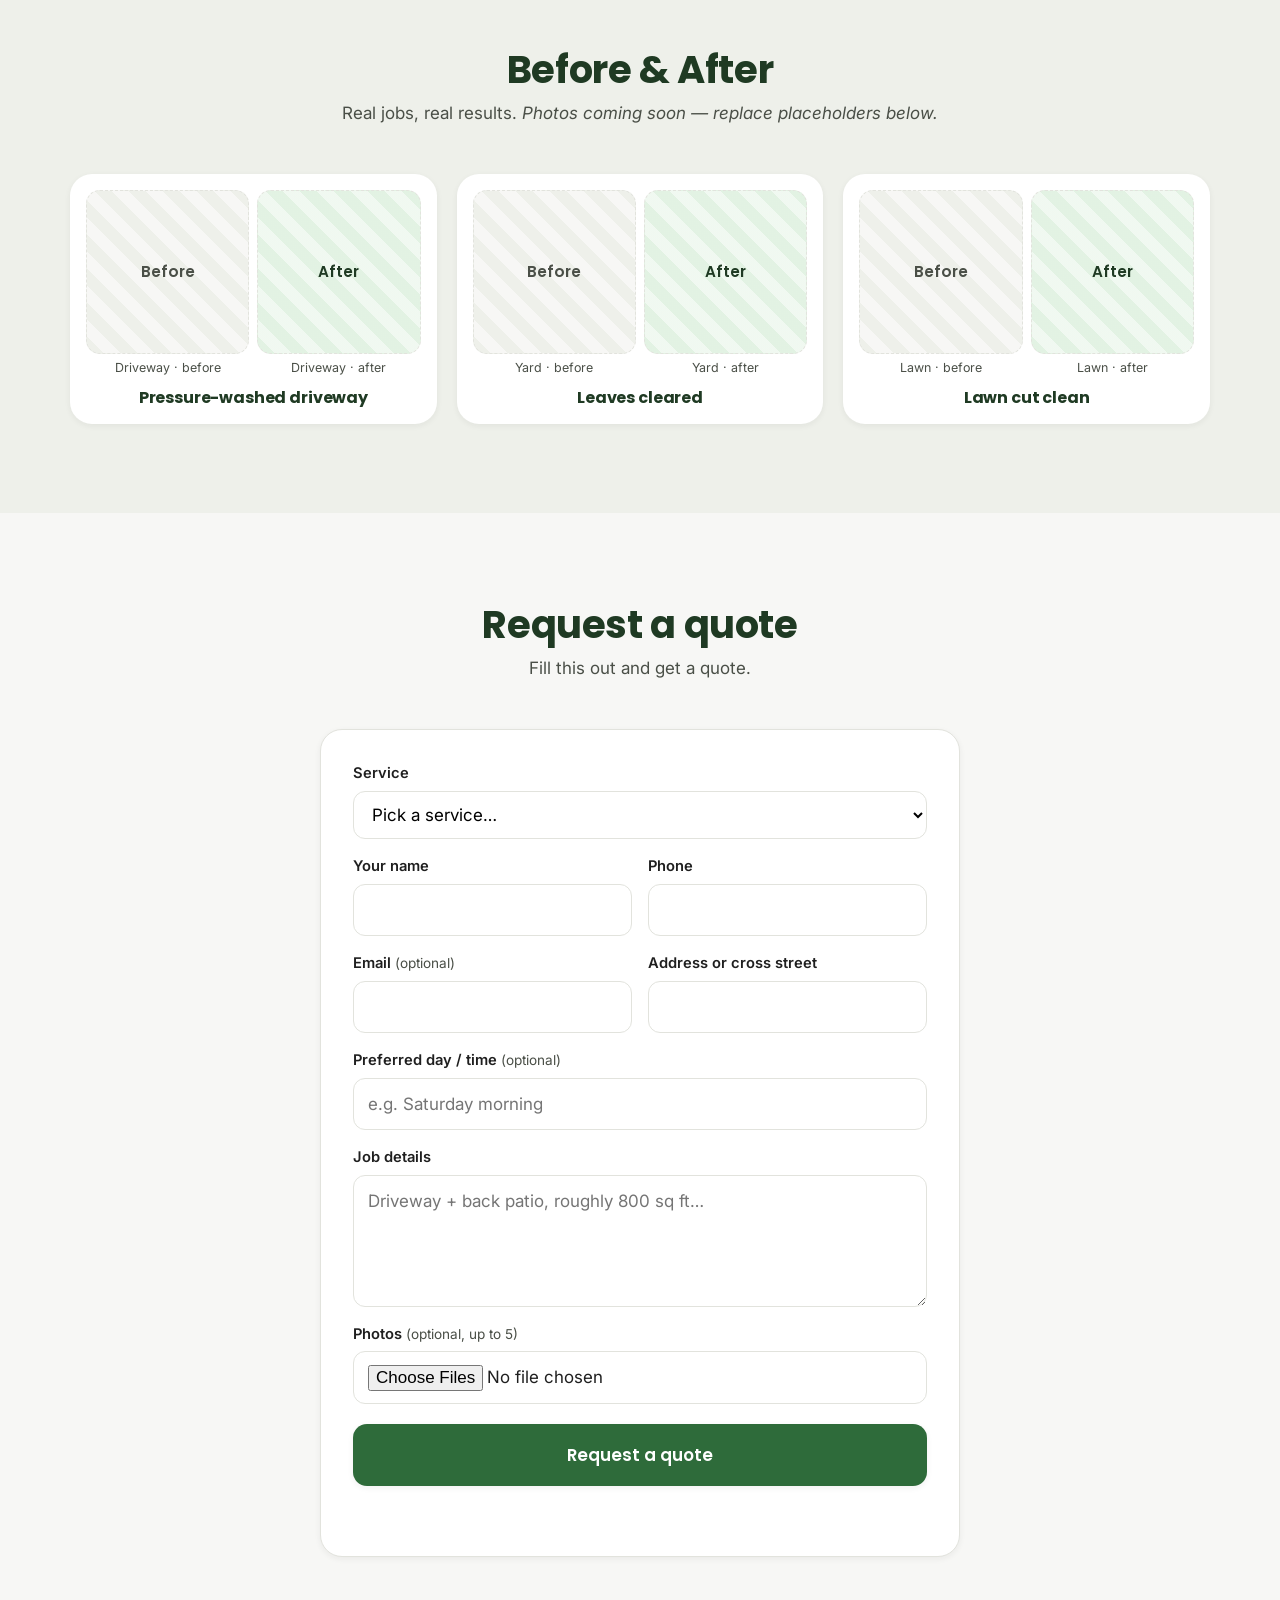
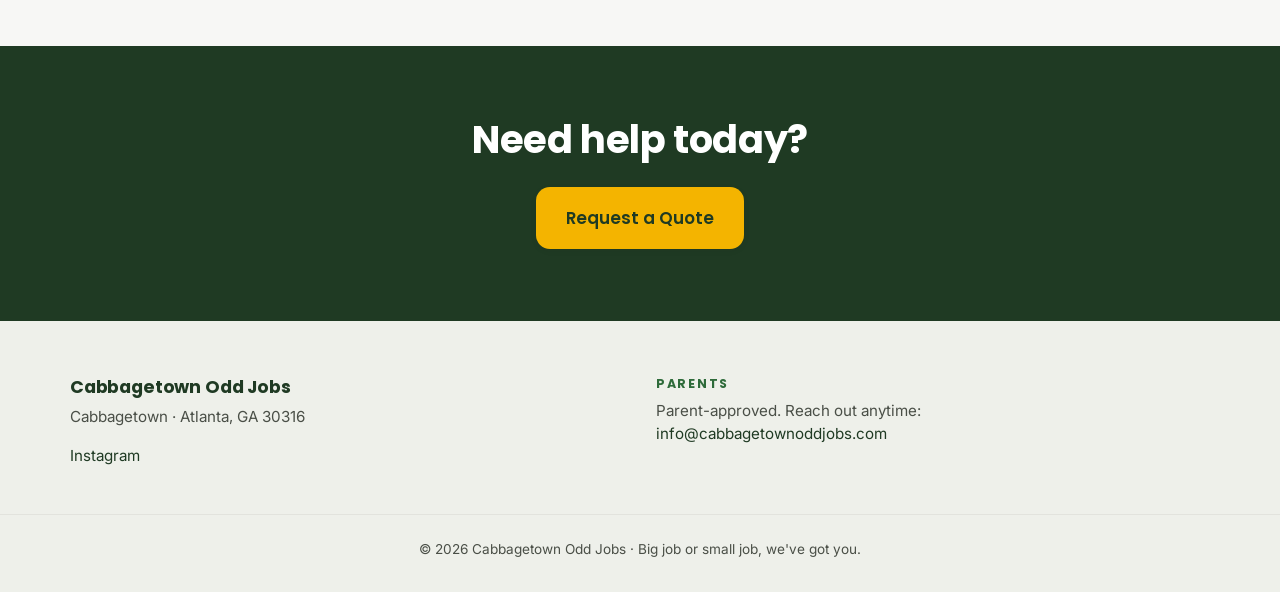
==== commit e0b657d7: "content: set real contact email and soften parent language - Swap footer placeholder mailto to info@" ====
--- a/public_html/index.html
+++ b/public_html/index.html
@@ -167,9 +167,9 @@
         <div class="container trust__inner">
           <div class="trust__copy">
             <h2>Support local teens.</h2>
-            <p>We're a crew of Cabbagetown teenagers building real skills, earning our own money, and helping the neighborhood we live in. Every job is parent-supervised. Every dollar stays close to home.</p>
+            <p>We're a crew of Cabbagetown teenagers building real skills, earning our own money, and helping the neighborhood we live in. Every job is parent-approved. Every dollar stays close to home.</p>
             <ul class="trust__pills" role="list">
-              <li>Parent-supervised</li>
+              <li>Parent-approved</li>
               <li>Local to 30316</li>
               <li>Cash or Zelle</li>
               <li>Free quotes</li>
@@ -316,7 +316,7 @@
         </div>
         <div class="site-footer__col">
           <h4>Parents</h4>
-          <p>Parent-supervised. Reach out anytime:<br /><a href="mailto:parent@example.com">parent@example.com</a></p>
+          <p>Parent-approved. Reach out anytime:<br /><a href="mailto:info@cabbagetownoddjobs.com">info@cabbagetownoddjobs.com</a></p>
         </div>
       </div>
       <p class="site-footer__copy">© <span id="year"></span> Cabbagetown Odd Jobs · Big job or small job, we've got you.</p>
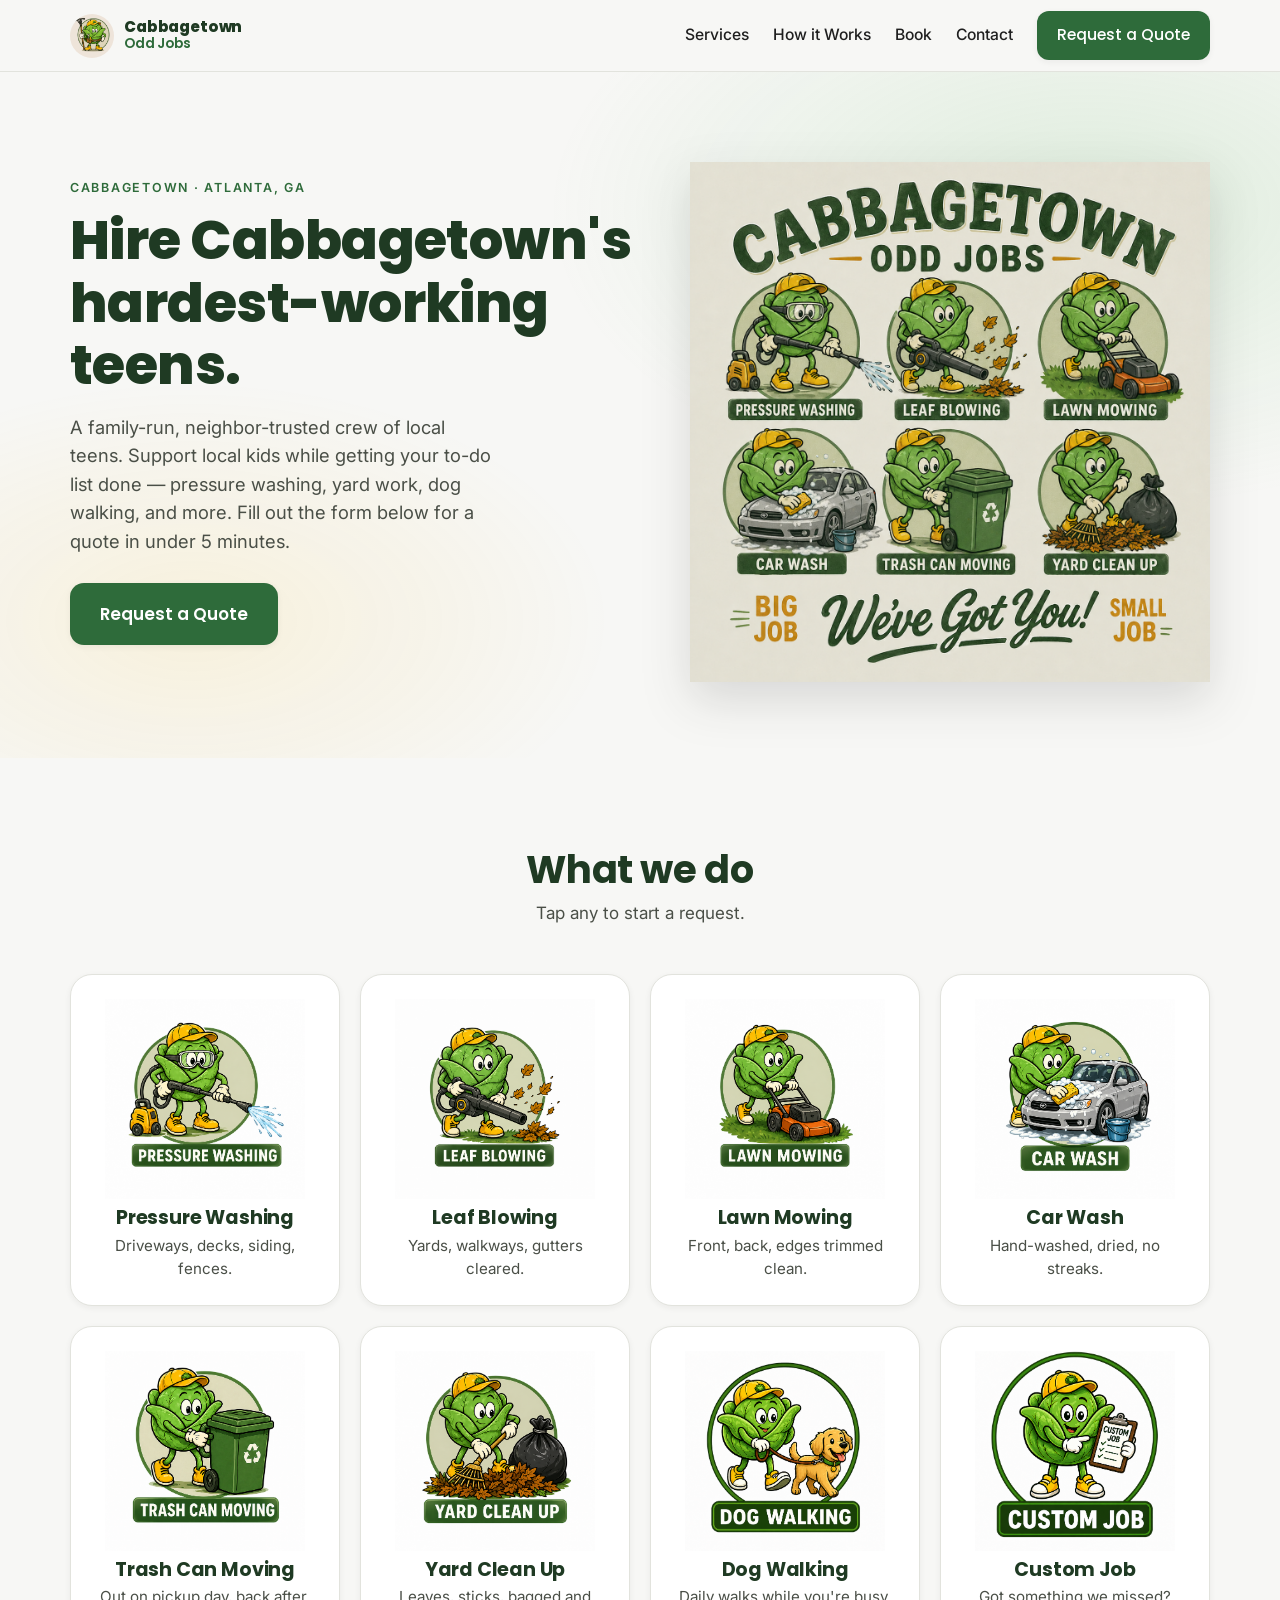
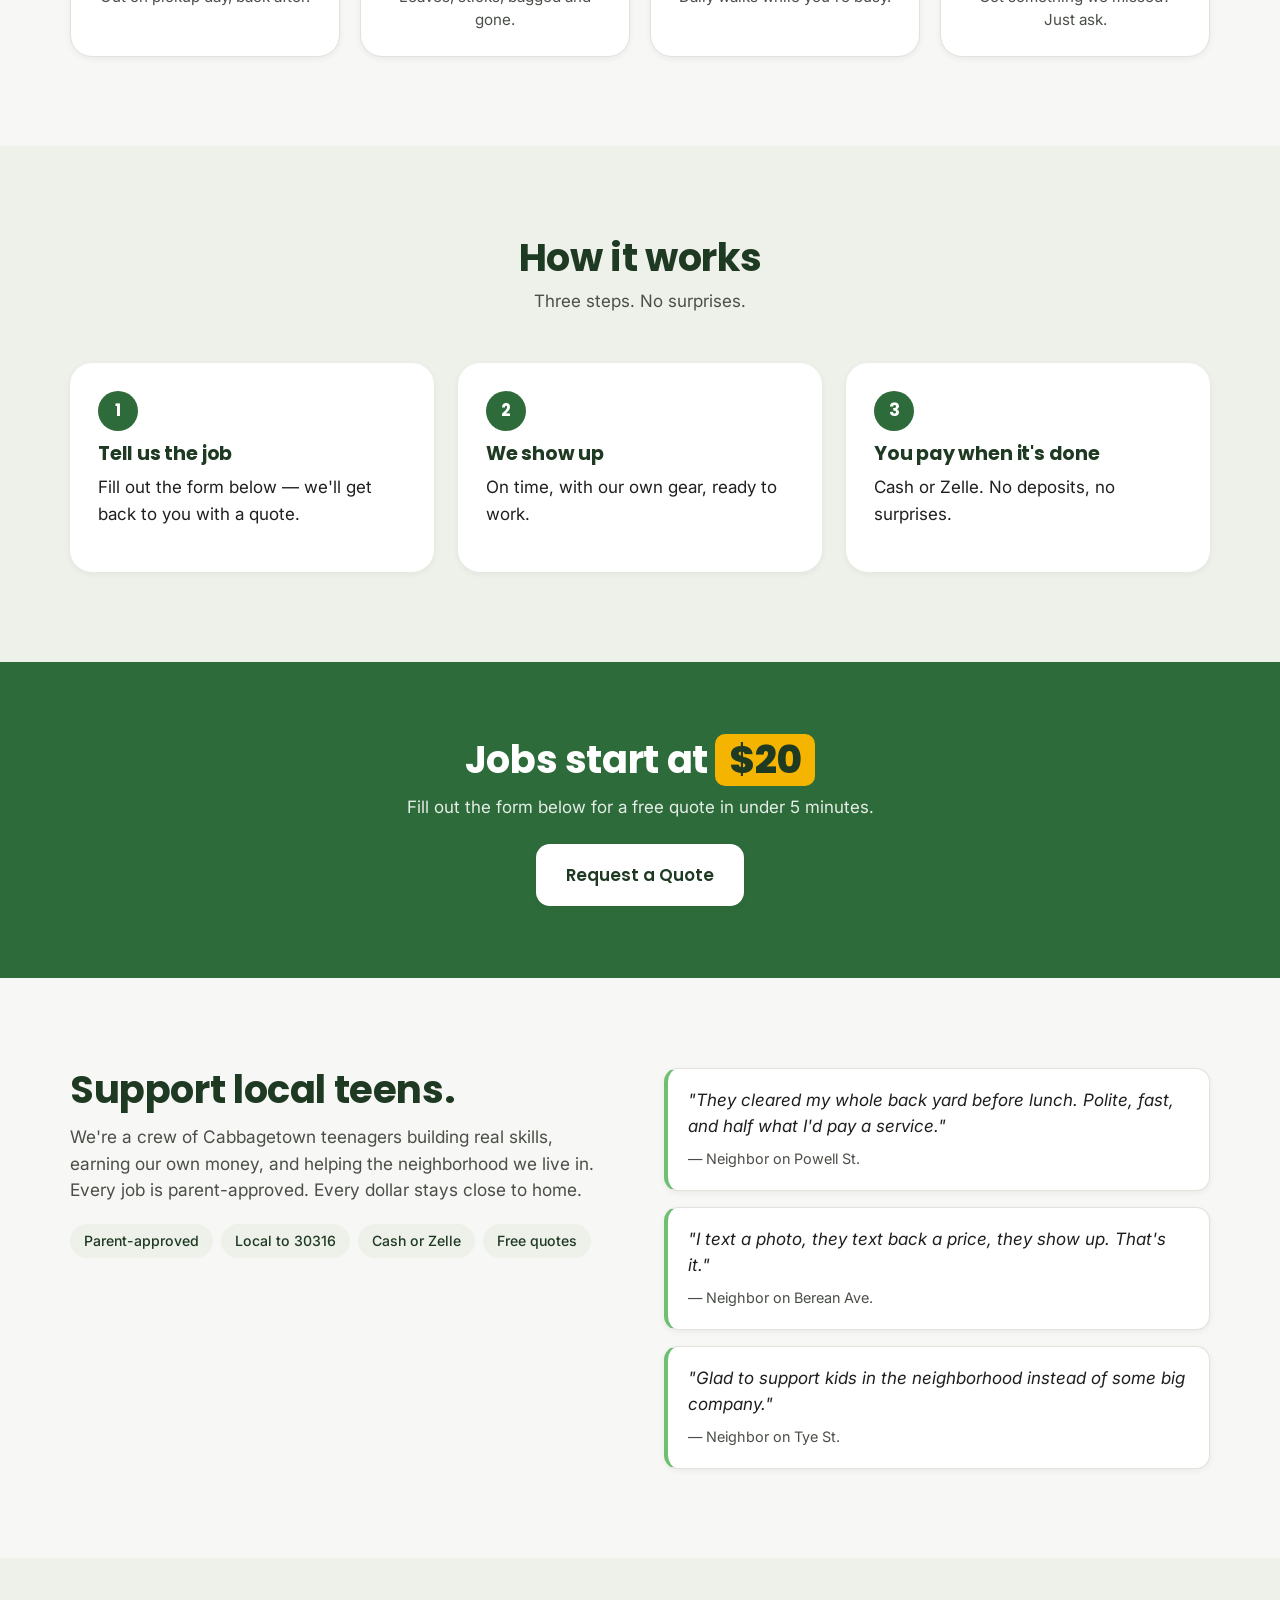
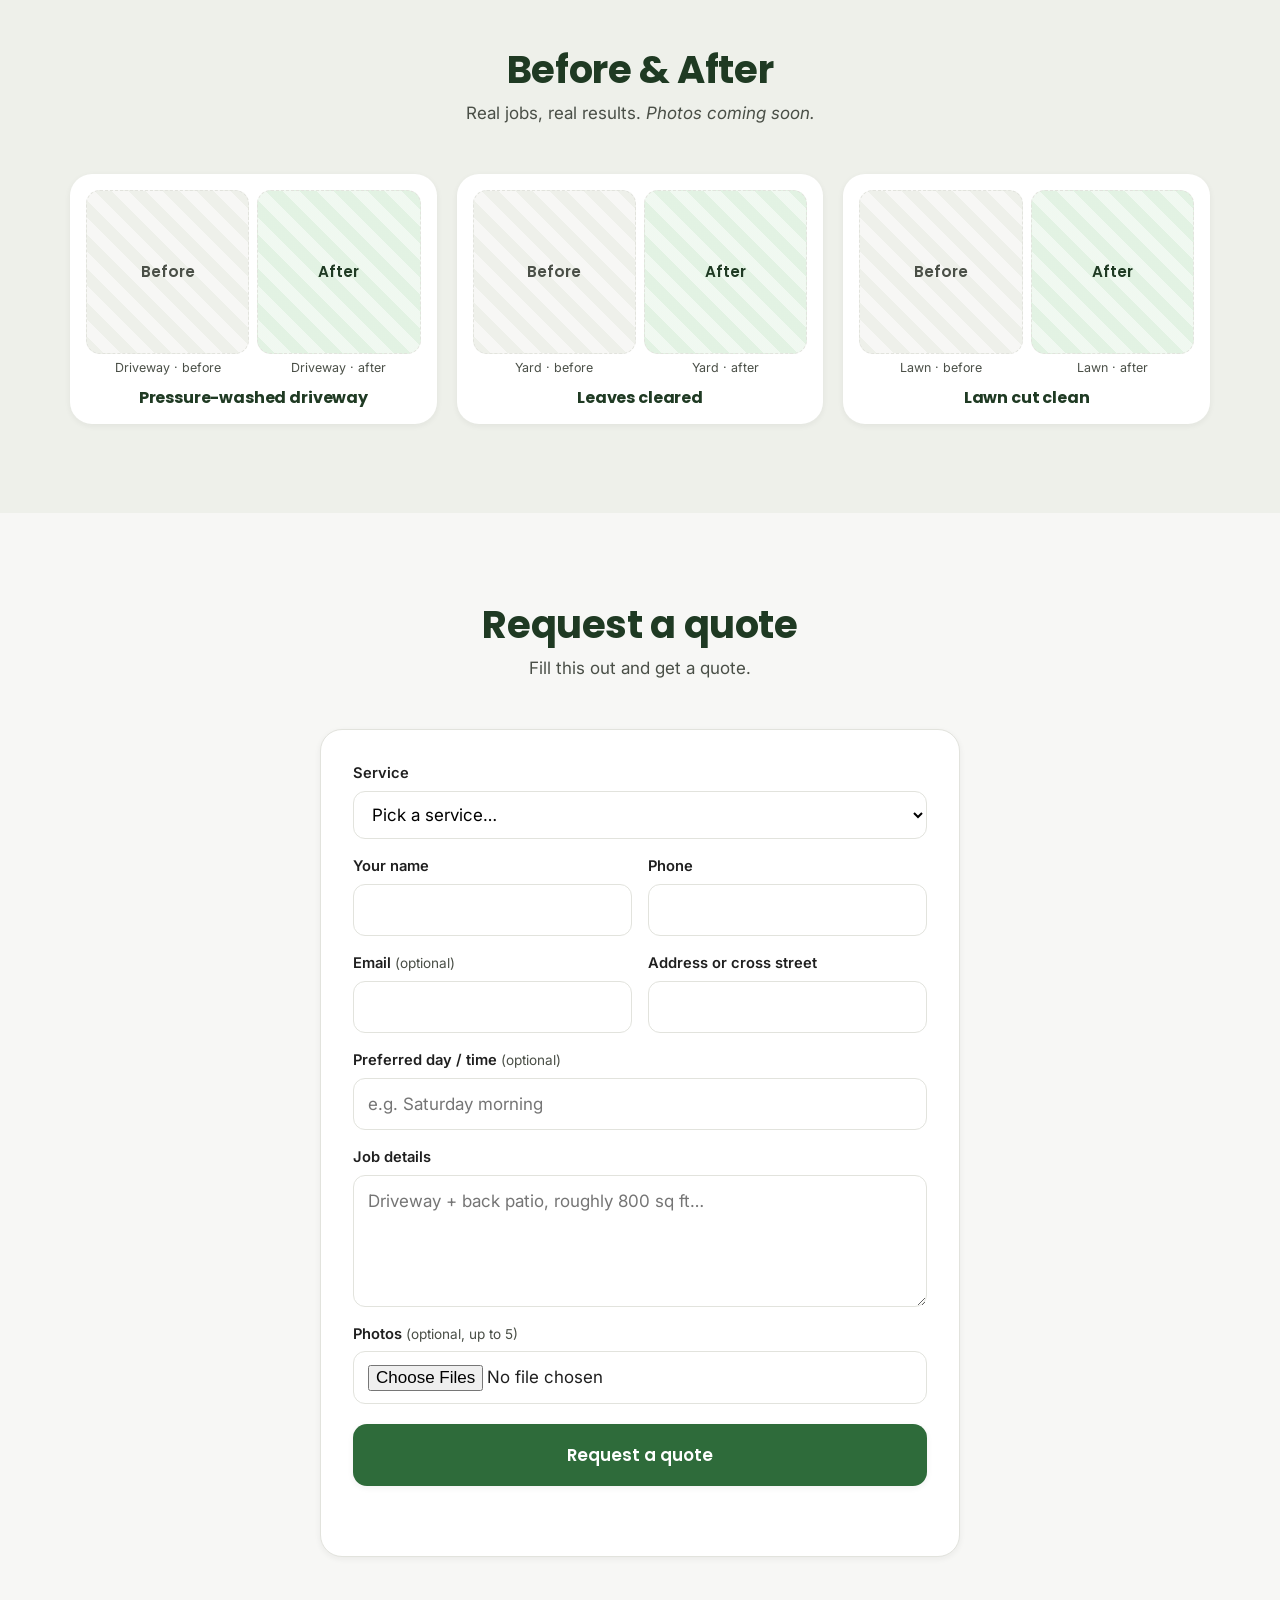
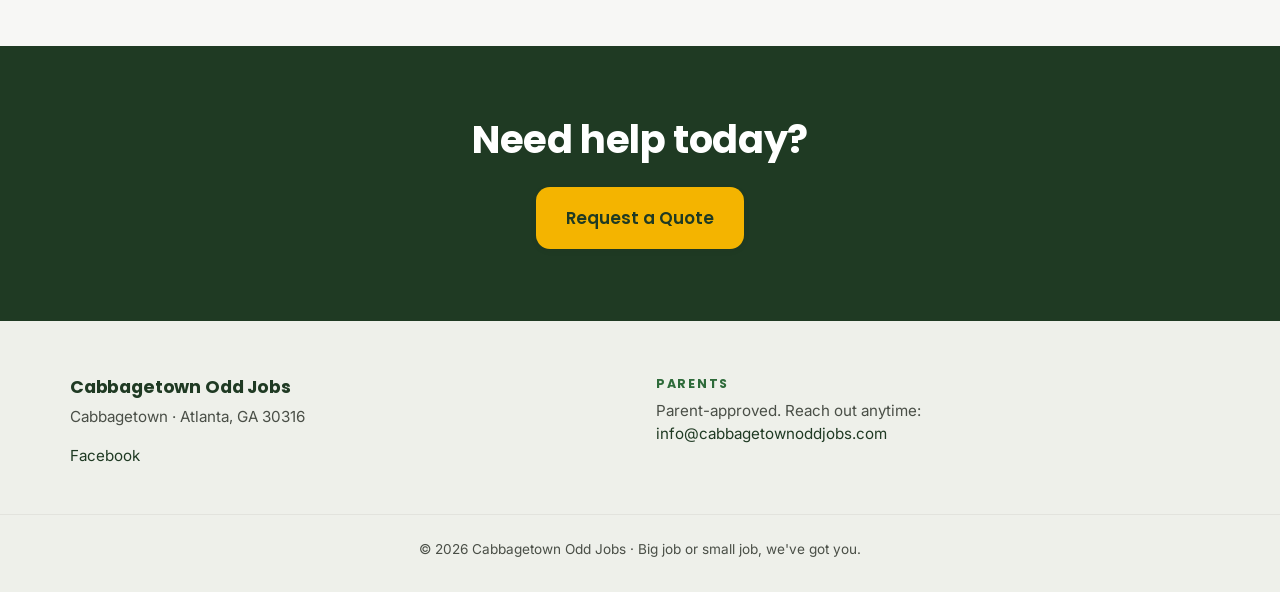
==== commit 3320b5ca: "content: swap Instagram for Facebook in footer, drop placeholder note" ====
--- a/public_html/index.html
+++ b/public_html/index.html
@@ -198,7 +198,7 @@
         <div class="container">
           <header class="section-head">
             <h2>Before &amp; After</h2>
-            <p>Real jobs, real results. <em>Photos coming soon — replace placeholders below.</em></p>
+            <p>Real jobs, real results. <em>Photos coming soon.</em></p>
           </header>
           <ul class="gallery__grid" role="list">
             <li class="ba-card">
@@ -312,7 +312,7 @@
         <div class="site-footer__col">
           <h3>Cabbagetown Odd Jobs</h3>
           <p>Cabbagetown · Atlanta, GA 30316</p>
-          <p><a href="https://instagram.com/" rel="noopener">Instagram</a></p>
+          <p><a href="https://www.facebook.com/profile.php?id=61588708027985" rel="noopener">Facebook</a></p>
         </div>
         <div class="site-footer__col">
           <h4>Parents</h4>
--- a/public_html/css/styles.css
+++ b/public_html/css/styles.css
@@ -211,7 +211,8 @@
   font-size: 0.98rem;
 }
 .site-nav a:hover { color: var(--green); }
-.site-nav__cta { padding: 10px 18px; }
+.site-nav a.site-nav__cta { padding: 10px 18px; color: var(--white); }
+.site-nav a.site-nav__cta:hover { color: var(--white); }
 
 /* 5. Hero ------------------------------------------------------- */
 .hero {
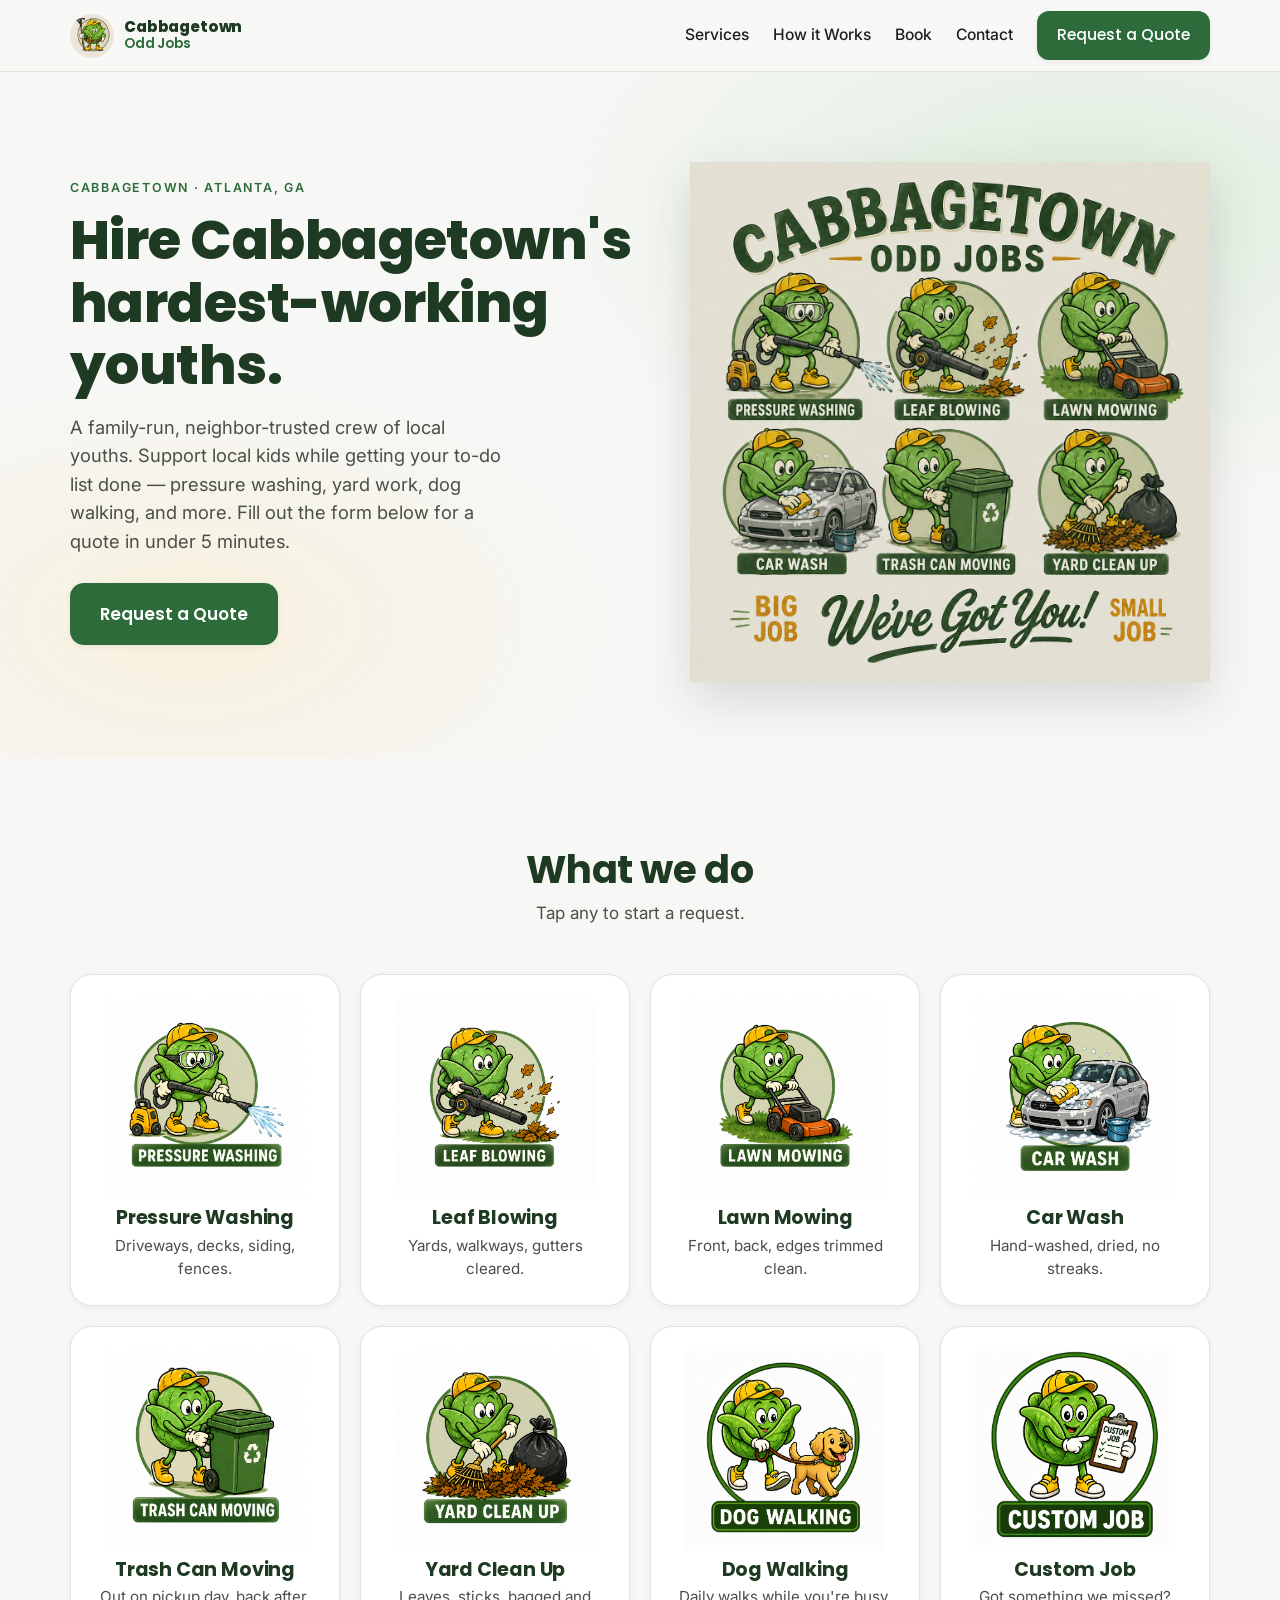
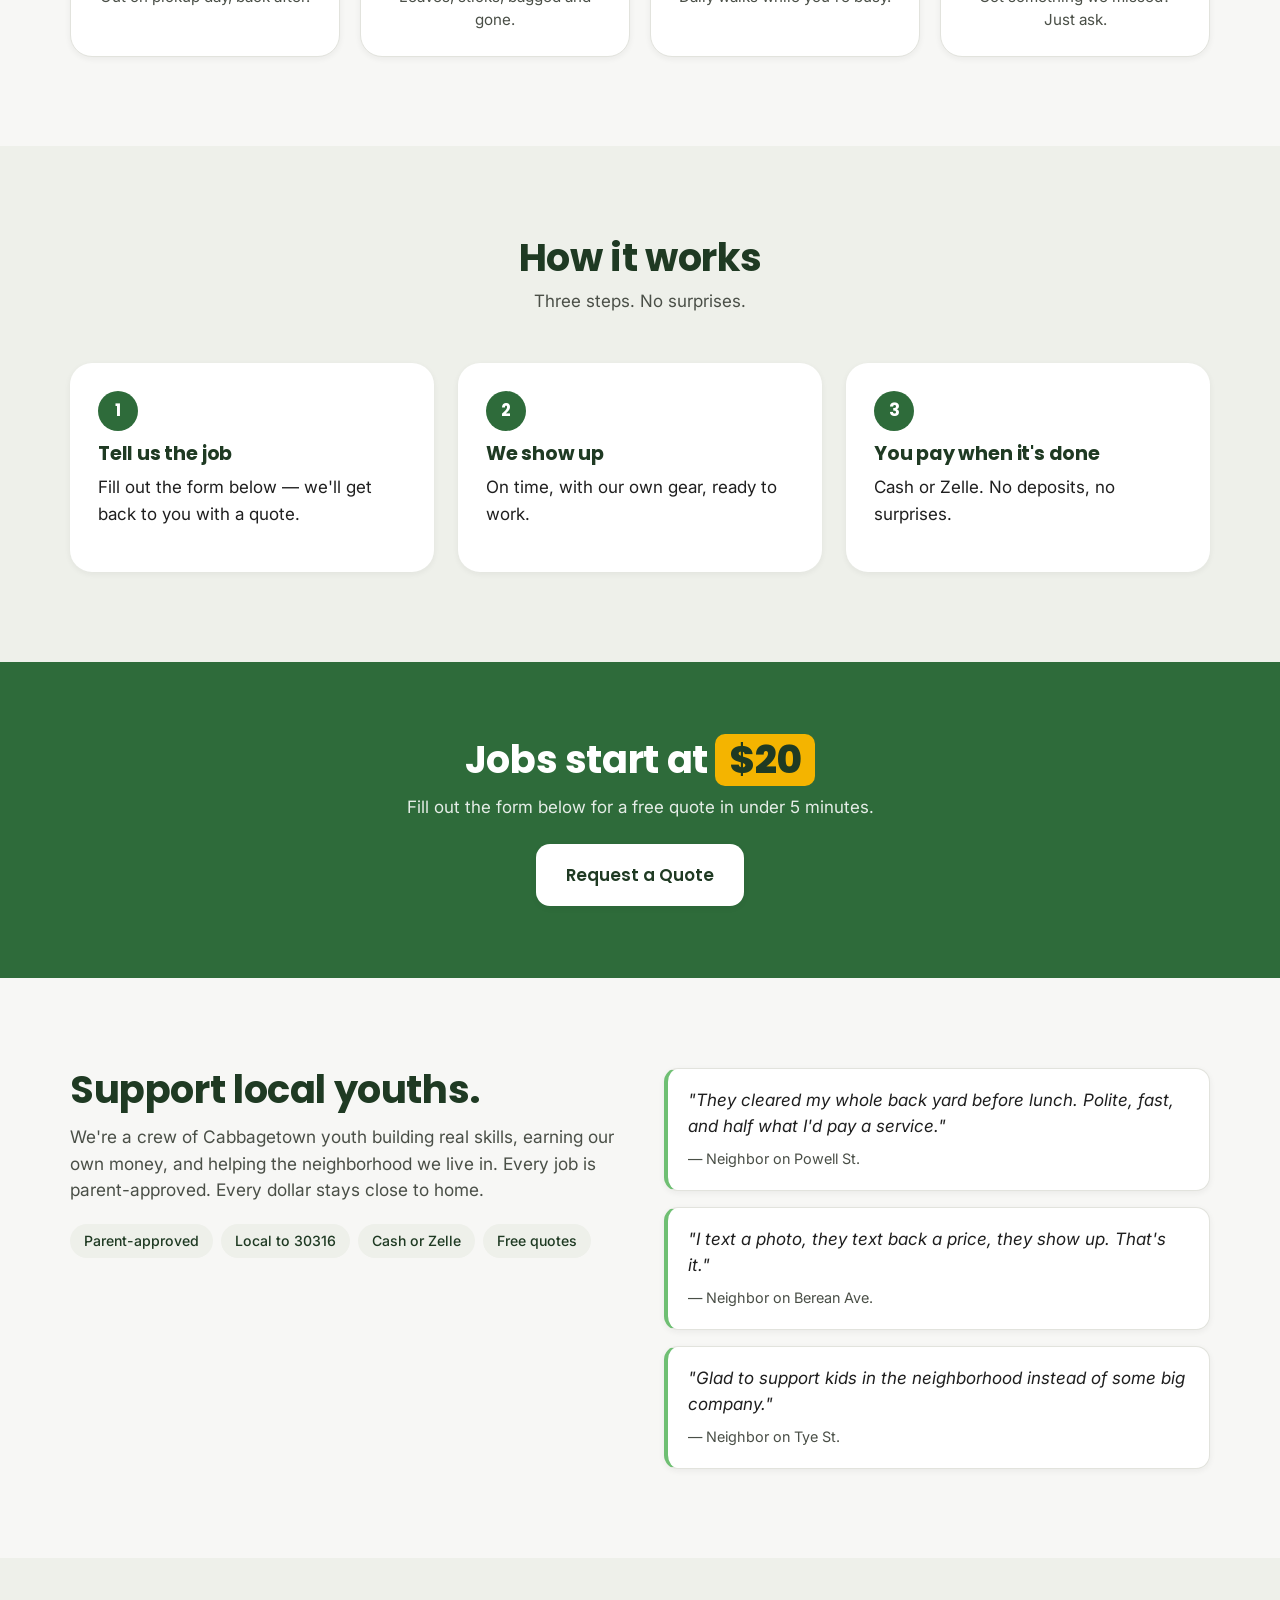
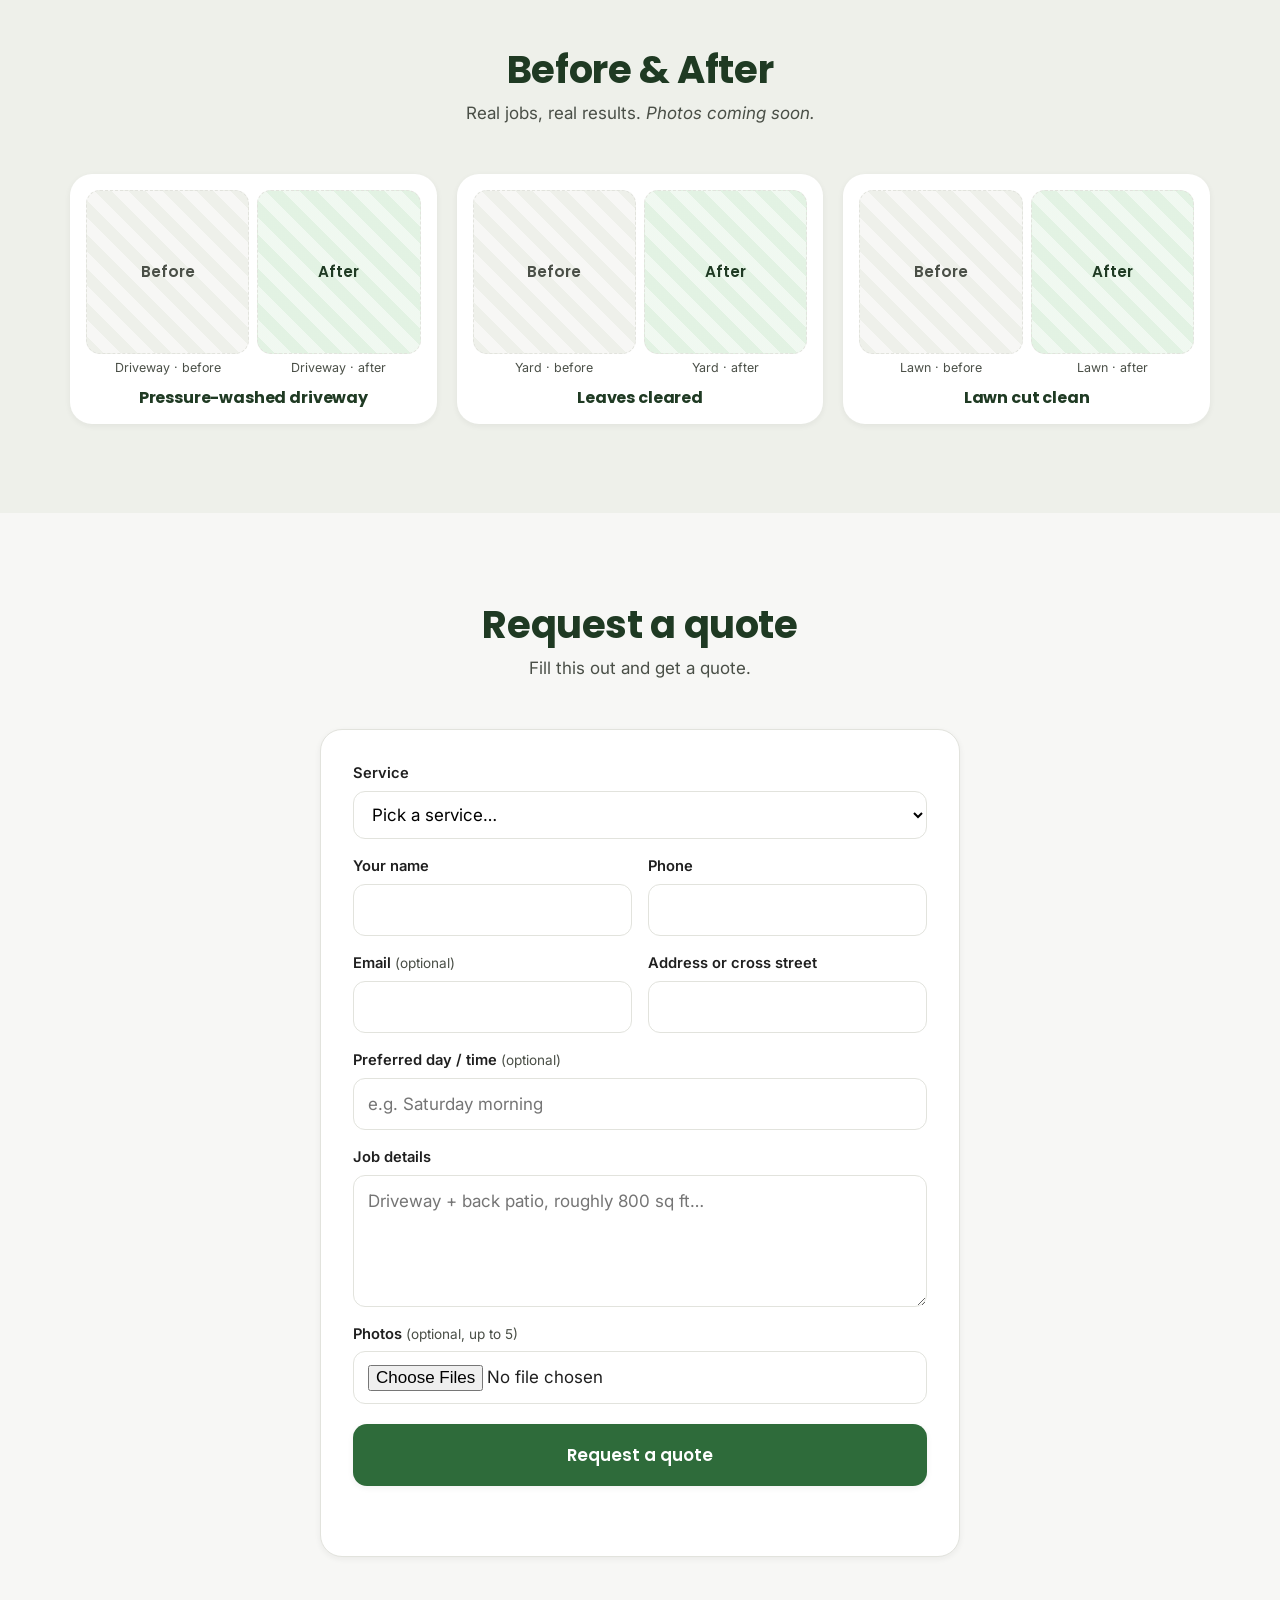
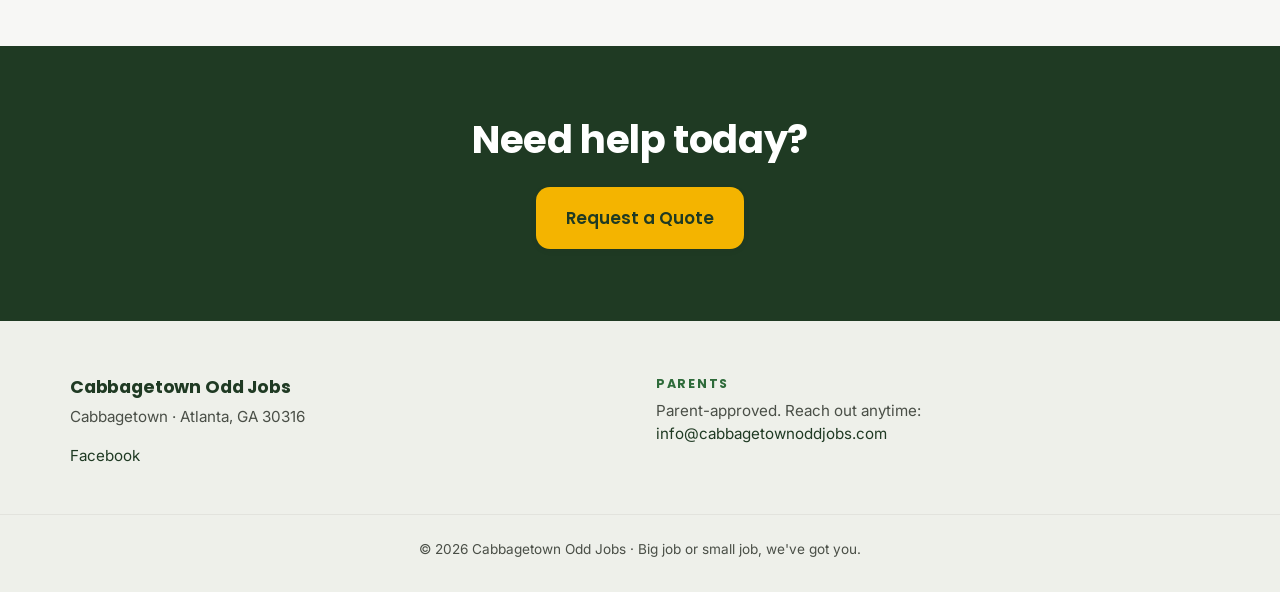
==== commit 4ba9ef62: "content: replace 'teens' with 'youths' across page copy" ====
--- a/public_html/index.html
+++ b/public_html/index.html
@@ -1,327 +1,382 @@
 <!doctype html>
 <html lang="en">
-  <head>
-    <meta charset="utf-8" />
-    <meta name="viewport" content="width=device-width, initial-scale=1" />
-    <title>Cabbagetown Odd Jobs — Hire Cabbagetown's hardest-working teens</title>
-    <meta name="description" content="Big job or small job, we've got you. Pressure washing, leaf blowing, lawn mowing, car wash, trash can moving, yard clean up, dog walking, and more by local teens in Cabbagetown, Atlanta GA 30316." />
-    <meta name="theme-color" content="#2E6B3A" />
-    <meta property="og:title" content="Cabbagetown Odd Jobs" />
-    <meta property="og:description" content="Big job or small job — we've got you. Local teens in Cabbagetown, Atlanta." />
-    <meta property="og:image" content="images/jobs-1.png" />
-    <meta property="og:type" content="website" />
-    <link rel="icon" type="image/png" href="images/mascot-icon.png" />
-    <link rel="preconnect" href="https://fonts.googleapis.com" />
-    <link rel="preconnect" href="https://fonts.gstatic.com" crossorigin />
-    <link href="https://fonts.googleapis.com/css2?family=Inter:wght@400;500;600&family=Poppins:wght@600;700;800&display=swap" rel="stylesheet" />
-    <link rel="stylesheet" href="css/styles.css" />
-  </head>
-  <body>
-    <a class="skip-link" href="#main">Skip to content</a>
-
-    <!-- 1. Sticky header -->
-    <header class="site-header" id="top">
-      <div class="container site-header__inner">
-        <a class="site-header__brand" href="#top" aria-label="Cabbagetown Odd Jobs home">
-          <img src="images/mascot-icon.png" alt="" class="site-header__logo" width="48" height="48" />
-          <span class="site-header__wordmark">Cabbagetown<br /><em>Odd Jobs</em></span>
-        </a>
-        <button class="site-header__toggle" type="button" aria-expanded="false" aria-controls="primary-nav" aria-label="Open menu">
-          <span></span><span></span><span></span>
-        </button>
-        <nav class="site-nav" id="primary-nav" aria-label="Primary">
-          <a href="#services">Services</a>
-          <a href="#how-it-works">How it Works</a>
-          <a href="#book">Book</a>
-          <a href="#contact">Contact</a>
-          <a class="btn btn--primary site-nav__cta" href="#book">Request a Quote</a>
-        </nav>
-      </div>
-    </header>
-
-    <main id="main">
-      <!-- 2. Hero -->
-      <section class="hero">
-        <div class="container hero__inner">
-          <div class="hero__copy">
-            <p class="eyebrow">Cabbagetown · Atlanta, GA</p>
-            <h1 class="hero__headline">Hire Cabbagetown's hardest-working teens.</h1>
-            <p class="hero__sub">A family-run, neighbor-trusted crew of local teens. Support local kids while getting your to-do list done — pressure washing, yard work, dog walking, and more. Fill out the form below for a quote in under 5 minutes.</p>
-            <div class="hero__ctas">
-              <a class="btn btn--primary btn--lg" href="#book">Request a Quote</a>
-            </div>
-            <!-- <p class="hero__badge"><span class="dot"></span> Available this Saturday</p> -->
-          </div>
-          <div class="hero__art">
-            <img src="images/jobs-1.png" alt="Cabbagetown Odd Jobs cabbage mascot in the center, surrounded by icons of the six services: pressure washing, leaf blowing, lawn mowing, car wash, trash can moving, and yard clean up" width="600" height="600" />
-          </div>
+
+<head>
+  <meta charset="utf-8" />
+  <meta name="viewport" content="width=device-width, initial-scale=1" />
+  <title>Cabbagetown Odd Jobs — Hire Cabbagetown's hardest-working youths</title>
+  <meta name="description"
+    content="Big job or small job, we've got you. Pressure washing, leaf blowing, lawn mowing, car wash, trash can moving, yard clean up, dog walking, and more by local youths in Cabbagetown, Atlanta GA 30316." />
+  <meta name="theme-color" content="#2E6B3A" />
+  <meta property="og:title" content="Cabbagetown Odd Jobs" />
+  <meta property="og:description"
+    content="Big job or small job — we've got you. Local youths in Cabbagetown, Atlanta." />
+  <meta property="og:image" content="images/jobs-1.png" />
+  <meta property="og:type" content="website" />
+  <link rel="icon" type="image/png" href="images/mascot-icon.png" />
+  <link rel="preconnect" href="https://fonts.googleapis.com" />
+  <link rel="preconnect" href="https://fonts.gstatic.com" crossorigin />
+  <link
+    href="https://fonts.googleapis.com/css2?family=Inter:wght@400;500;600&family=Poppins:wght@600;700;800&display=swap"
+    rel="stylesheet" />
+  <link rel="stylesheet" href="css/styles.css" />
+
+  <!-- Facebook pixel-->
+  <!-- Meta Pixel Code -->
+  <script>
+    !function (f, b, e, v, n, t, s) {
+      if (f.fbq) return; n = f.fbq = function () {
+        n.callMethod ?
+        n.callMethod.apply(n, arguments) : n.queue.push(arguments)
+      };
+      if (!f._fbq) f._fbq = n; n.push = n; n.loaded = !0; n.version = '2.0';
+      n.queue = []; t = b.createElement(e); t.async = !0;
+      t.src = v; s = b.getElementsByTagName(e)[0];
+      s.parentNode.insertBefore(t, s)
+    }(window, document, 'script',
+      'https://connect.facebook.net/en_US/fbevents.js');
+    fbq('init', '3003887503149366');
+    fbq('track', 'PageView');
+  </script>
+  <noscript><img height="1" width="1" style="display:none"
+      src="https://www.facebook.com/tr?id=3003887503149366&ev=PageView&noscript=1" /></noscript>
+  <!-- End Meta Pixel Code -->
+</head>
+
+<body>
+  <a class="skip-link" href="#main">Skip to content</a>
+
+  <!-- 1. Sticky header -->
+  <header class="site-header" id="top">
+    <div class="container site-header__inner">
+      <a class="site-header__brand" href="#top" aria-label="Cabbagetown Odd Jobs home">
+        <img src="images/mascot-icon.png" alt="" class="site-header__logo" width="48" height="48" />
+        <span class="site-header__wordmark">Cabbagetown<br /><em>Odd Jobs</em></span>
+      </a>
+      <button class="site-header__toggle" type="button" aria-expanded="false" aria-controls="primary-nav"
+        aria-label="Open menu">
+        <span></span><span></span><span></span>
+      </button>
+      <nav class="site-nav" id="primary-nav" aria-label="Primary">
+        <a href="#services">Services</a>
+        <a href="#how-it-works">How it Works</a>
+        <a href="#book">Book</a>
+        <a href="#contact">Contact</a>
+        <a class="btn btn--primary site-nav__cta" href="#book">Request a Quote</a>
+      </nav>
+    </div>
+  </header>
+
+  <main id="main">
+    <!-- 2. Hero -->
+    <section class="hero">
+      <div class="container hero__inner">
+        <div class="hero__copy">
+          <p class="eyebrow">Cabbagetown · Atlanta, GA</p>
+          <h1 class="hero__headline">Hire Cabbagetown's hardest-working youths.</h1>
+          <p class="hero__sub">A family-run, neighbor-trusted crew of local youths. Support local kids while getting your
+            to-do list done — pressure washing, yard work, dog walking, and more. Fill out the form below for a quote in
+            under 5 minutes.</p>
+          <div class="hero__ctas">
+            <a class="btn btn--primary btn--lg" href="#book">Request a Quote</a>
+          </div>
+          <!-- <p class="hero__badge"><span class="dot"></span> Available this Saturday</p> -->
         </div>
-      </section>
-
-      <!-- 3. Services grid -->
-      <section class="services" id="services">
-        <div class="container">
-          <header class="section-head">
-            <h2>What we do</h2>
-            <p>Tap any to start a request.</p>
-          </header>
-          <ul class="services__grid" role="list">
-            <li class="service-card">
-              <a href="#book" data-service="Pressure Washing">
-                <img src="images/service-pressure-washing.png" alt="" width="240" height="240" />
-                <h3>Pressure Washing</h3>
-                <p>Driveways, decks, siding, fences.</p>
-              </a>
-            </li>
-            <li class="service-card">
-              <a href="#book" data-service="Leaf Blowing">
-                <img src="images/service-leaf-blowing.png" alt="" width="240" height="240" />
-                <h3>Leaf Blowing</h3>
-                <p>Yards, walkways, gutters cleared.</p>
-              </a>
-            </li>
-            <li class="service-card">
-              <a href="#book" data-service="Lawn Mowing">
-                <img src="images/service-lawn-mowing.png" alt="" width="240" height="240" />
-                <h3>Lawn Mowing</h3>
-                <p>Front, back, edges trimmed clean.</p>
-              </a>
-            </li>
-            <li class="service-card">
-              <a href="#book" data-service="Car Wash">
-                <img src="images/service-car-wash.png" alt="" width="240" height="240" />
-                <h3>Car Wash</h3>
-                <p>Hand-washed, dried, no streaks.</p>
-              </a>
-            </li>
-            <li class="service-card">
-              <a href="#book" data-service="Trash Can Moving">
-                <img src="images/service-trash-can.png" alt="" width="240" height="240" />
-                <h3>Trash Can Moving</h3>
-                <p>Out on pickup day, back after.</p>
-              </a>
-            </li>
-            <li class="service-card">
-              <a href="#book" data-service="Yard Clean Up">
-                <img src="images/service-yard-cleanup.png" alt="" width="240" height="240" />
-                <h3>Yard Clean Up</h3>
-                <p>Leaves, sticks, bagged and gone.</p>
-              </a>
-            </li>
-            <li class="service-card">
-              <a href="#book" data-service="Dog Walking">
-                <img src="images/service-dog-walking.png" alt="" width="240" height="240" />
-                <h3>Dog Walking</h3>
-                <p>Daily walks while you're busy.</p>
-              </a>
-            </li>
-            <li class="service-card">
-              <a href="#book" data-service="Custom Job">
-                <img src="images/custom-job.png" alt="" width="240" height="240" />
-                <h3>Custom Job</h3>
-                <p>Got something we missed? Just ask.</p>
-              </a>
-            </li>
+        <div class="hero__art">
+          <img src="images/jobs-1.png"
+            alt="Cabbagetown Odd Jobs cabbage mascot in the center, surrounded by icons of the six services: pressure washing, leaf blowing, lawn mowing, car wash, trash can moving, and yard clean up"
+            width="600" height="600" />
+        </div>
+      </div>
+    </section>
+
+    <!-- 3. Services grid -->
+    <section class="services" id="services">
+      <div class="container">
+        <header class="section-head">
+          <h2>What we do</h2>
+          <p>Tap any to start a request.</p>
+        </header>
+        <ul class="services__grid" role="list">
+          <li class="service-card">
+            <a href="#book" data-service="Pressure Washing">
+              <img src="images/service-pressure-washing.png" alt="" width="240" height="240" />
+              <h3>Pressure Washing</h3>
+              <p>Driveways, decks, siding, fences.</p>
+            </a>
+          </li>
+          <li class="service-card">
+            <a href="#book" data-service="Leaf Blowing">
+              <img src="images/service-leaf-blowing.png" alt="" width="240" height="240" />
+              <h3>Leaf Blowing</h3>
+              <p>Yards, walkways, gutters cleared.</p>
+            </a>
+          </li>
+          <li class="service-card">
+            <a href="#book" data-service="Lawn Mowing">
+              <img src="images/service-lawn-mowing.png" alt="" width="240" height="240" />
+              <h3>Lawn Mowing</h3>
+              <p>Front, back, edges trimmed clean.</p>
+            </a>
+          </li>
+          <li class="service-card">
+            <a href="#book" data-service="Car Wash">
+              <img src="images/service-car-wash.png" alt="" width="240" height="240" />
+              <h3>Car Wash</h3>
+              <p>Hand-washed, dried, no streaks.</p>
+            </a>
+          </li>
+          <li class="service-card">
+            <a href="#book" data-service="Trash Can Moving">
+              <img src="images/service-trash-can.png" alt="" width="240" height="240" />
+              <h3>Trash Can Moving</h3>
+              <p>Out on pickup day, back after.</p>
+            </a>
+          </li>
+          <li class="service-card">
+            <a href="#book" data-service="Yard Clean Up">
+              <img src="images/service-yard-cleanup.png" alt="" width="240" height="240" />
+              <h3>Yard Clean Up</h3>
+              <p>Leaves, sticks, bagged and gone.</p>
+            </a>
+          </li>
+          <li class="service-card">
+            <a href="#book" data-service="Dog Walking">
+              <img src="images/service-dog-walking.png" alt="" width="240" height="240" />
+              <h3>Dog Walking</h3>
+              <p>Daily walks while you're busy.</p>
+            </a>
+          </li>
+          <li class="service-card">
+            <a href="#book" data-service="Custom Job">
+              <img src="images/custom-job.png" alt="" width="240" height="240" />
+              <h3>Custom Job</h3>
+              <p>Got something we missed? Just ask.</p>
+            </a>
+          </li>
+        </ul>
+      </div>
+    </section>
+
+    <!-- 4. How it works -->
+    <section class="how" id="how-it-works">
+      <div class="container">
+        <header class="section-head">
+          <h2>How it works</h2>
+          <p>Three steps. No surprises.</p>
+        </header>
+        <ol class="how__steps" role="list">
+          <li class="how__step">
+            <span class="how__num">1</span>
+            <h3>Tell us the job</h3>
+            <p>Fill out the form below — we'll get back to you with a quote.</p>
+          </li>
+          <li class="how__step">
+            <span class="how__num">2</span>
+            <h3>We show up</h3>
+            <p>On time, with our own gear, ready to work.</p>
+          </li>
+          <li class="how__step">
+            <span class="how__num">3</span>
+            <h3>You pay when it's done</h3>
+            <p>Cash or Zelle. No deposits, no surprises.</p>
+          </li>
+        </ol>
+      </div>
+    </section>
+
+    <!-- 5. Pricing -->
+    <section class="pricing">
+      <div class="container pricing__inner">
+        <h2>Jobs start at <span class="pricing__amount">$20</span></h2>
+        <p>Fill out the form below for a free quote in under 5 minutes.</p>
+        <a class="btn btn--primary btn--lg" href="#book">Request a Quote</a>
+      </div>
+    </section>
+
+    <!-- 6. Trust / Support Local youths -->
+    <section class="trust" id="trust">
+      <div class="container trust__inner">
+        <div class="trust__copy">
+          <h2>Support local youths.</h2>
+          <p>We're a crew of Cabbagetown youth building real skills, earning our own money, and helping the
+            neighborhood we live in. Every job is parent-approved. Every dollar stays close to home.</p>
+          <ul class="trust__pills" role="list">
+            <li>Parent-approved</li>
+            <li>Local to 30316</li>
+            <li>Cash or Zelle</li>
+            <li>Free quotes</li>
           </ul>
         </div>
-      </section>
-
-      <!-- 4. How it works -->
-      <section class="how" id="how-it-works">
-        <div class="container">
-          <header class="section-head">
-            <h2>How it works</h2>
-            <p>Three steps. No surprises.</p>
-          </header>
-          <ol class="how__steps" role="list">
-            <li class="how__step">
-              <span class="how__num">1</span>
-              <h3>Tell us the job</h3>
-              <p>Fill out the form below — we'll get back to you with a quote.</p>
-            </li>
-            <li class="how__step">
-              <span class="how__num">2</span>
-              <h3>We show up</h3>
-              <p>On time, with our own gear, ready to work.</p>
-            </li>
-            <li class="how__step">
-              <span class="how__num">3</span>
-              <h3>You pay when it's done</h3>
-              <p>Cash or Zelle. No deposits, no surprises.</p>
-            </li>
-          </ol>
-        </div>
-      </section>
-
-      <!-- 5. Pricing -->
-      <section class="pricing">
-        <div class="container pricing__inner">
-          <h2>Jobs start at <span class="pricing__amount">$20</span></h2>
-          <p>Fill out the form below for a free quote in under 5 minutes.</p>
+        <ul class="trust__quotes" role="list">
+          <!-- TODO: replace with real neighbor quotes once collected -->
+          <li>
+            <p>"They cleared my whole back yard before lunch. Polite, fast, and half what I'd pay a service."</p>
+            <cite>— Neighbor on Powell St.</cite>
+          </li>
+          <li>
+            <p>"I text a photo, they text back a price, they show up. That's it."</p>
+            <cite>— Neighbor on Berean Ave.</cite>
+          </li>
+          <li>
+            <p>"Glad to support kids in the neighborhood instead of some big company."</p>
+            <cite>— Neighbor on Tye St.</cite>
+          </li>
+        </ul>
+      </div>
+    </section>
+
+    <!-- 7. Before / After gallery -->
+    <section class="gallery" id="gallery">
+      <div class="container">
+        <header class="section-head">
+          <h2>Before &amp; After</h2>
+          <p>Real jobs, real results. <em>Photos coming soon.</em></p>
+        </header>
+        <ul class="gallery__grid" role="list">
+          <li class="ba-card">
+            <div class="ba-card__pair">
+              <figure>
+                <div class="ba-placeholder">Before</div>
+                <figcaption>Driveway · before</figcaption>
+              </figure>
+              <figure>
+                <div class="ba-placeholder ba-placeholder--after">After</div>
+                <figcaption>Driveway · after</figcaption>
+              </figure>
+            </div>
+            <h3>Pressure-washed driveway</h3>
+          </li>
+          <li class="ba-card">
+            <div class="ba-card__pair">
+              <figure>
+                <div class="ba-placeholder">Before</div>
+                <figcaption>Yard · before</figcaption>
+              </figure>
+              <figure>
+                <div class="ba-placeholder ba-placeholder--after">After</div>
+                <figcaption>Yard · after</figcaption>
+              </figure>
+            </div>
+            <h3>Leaves cleared</h3>
+          </li>
+          <li class="ba-card">
+            <div class="ba-card__pair">
+              <figure>
+                <div class="ba-placeholder">Before</div>
+                <figcaption>Lawn · before</figcaption>
+              </figure>
+              <figure>
+                <div class="ba-placeholder ba-placeholder--after">After</div>
+                <figcaption>Lawn · after</figcaption>
+              </figure>
+            </div>
+            <h3>Lawn cut clean</h3>
+          </li>
+        </ul>
+      </div>
+    </section>
+
+    <!-- 8. Request a quote -->
+    <section class="book" id="book">
+      <div class="container">
+        <header class="section-head">
+          <h2>Request a quote</h2>
+          <p>Fill this out and get a quote.</p>
+        </header>
+
+        <form class="quote-form" id="quote-form" novalidate>
+          <div class="quote-form__row">
+            <label for="qf-service">Service</label>
+            <select id="qf-service" name="service" required>
+              <option value="" disabled selected>Pick a service…</option>
+              <option>Pressure Washing</option>
+              <option>Leaf Blowing</option>
+              <option>Lawn Mowing</option>
+              <option>Car Wash</option>
+              <option>Trash Can Moving</option>
+              <option>Yard Clean Up</option>
+              <option>Dog Walking</option>
+              <option>Custom Job</option>
+            </select>
+          </div>
+
+          <div class="quote-form__grid">
+            <div class="quote-form__row">
+              <label for="qf-name">Your name</label>
+              <input id="qf-name" name="name" type="text" required autocomplete="name" />
+            </div>
+            <div class="quote-form__row">
+              <label for="qf-phone">Phone</label>
+              <input id="qf-phone" name="phone" type="tel" required autocomplete="tel" inputmode="tel" />
+            </div>
+            <div class="quote-form__row">
+              <label for="qf-email">Email <span class="quote-form__hint">(optional)</span></label>
+              <input id="qf-email" name="email" type="email" autocomplete="email" />
+            </div>
+            <div class="quote-form__row">
+              <label for="qf-address">Address or cross street</label>
+              <input id="qf-address" name="address" type="text" required autocomplete="street-address" />
+            </div>
+          </div>
+
+          <div class="quote-form__row">
+            <label for="qf-when">Preferred day / time <span class="quote-form__hint">(optional)</span></label>
+            <input id="qf-when" name="when" type="text" placeholder="e.g. Saturday morning" />
+          </div>
+
+          <div class="quote-form__row">
+            <label for="qf-notes">Job details</label>
+            <textarea id="qf-notes" name="notes" rows="4" required
+              placeholder="Driveway + back patio, roughly 800 sq ft…"></textarea>
+          </div>
+
+          <div class="quote-form__row">
+            <label for="qf-images">Photos <span class="quote-form__hint">(optional, up to 5)</span></label>
+            <input id="qf-images" name="images" type="file" accept="image/*" multiple />
+          </div>
+
+          <div class="quote-form__honeypot" aria-hidden="true">
+            <label>Leave this empty <input type="text" name="hp" tabindex="-1" autocomplete="off" /></label>
+          </div>
+
+          <button class="btn btn--primary btn--lg quote-form__submit" type="submit">Request a quote</button>
+
+          <p class="quote-form__status" id="qf-status" role="status" aria-live="polite"></p>
+        </form>
+      </div>
+    </section>
+
+    <!-- 9. Repeat CTA bar -->
+    <section class="cta-bar">
+      <div class="container cta-bar__inner">
+        <h2>Need help today?</h2>
+        <div class="cta-bar__buttons">
           <a class="btn btn--primary btn--lg" href="#book">Request a Quote</a>
         </div>
-      </section>
-
-      <!-- 6. Trust / Support Local Teens -->
-      <section class="trust" id="trust">
-        <div class="container trust__inner">
-          <div class="trust__copy">
-            <h2>Support local teens.</h2>
-            <p>We're a crew of Cabbagetown teenagers building real skills, earning our own money, and helping the neighborhood we live in. Every job is parent-approved. Every dollar stays close to home.</p>
-            <ul class="trust__pills" role="list">
-              <li>Parent-approved</li>
-              <li>Local to 30316</li>
-              <li>Cash or Zelle</li>
-              <li>Free quotes</li>
-            </ul>
-          </div>
-          <ul class="trust__quotes" role="list">
-            <!-- TODO: replace with real neighbor quotes once collected -->
-            <li>
-              <p>"They cleared my whole back yard before lunch. Polite, fast, and half what I'd pay a service."</p>
-              <cite>— Neighbor on Powell St.</cite>
-            </li>
-            <li>
-              <p>"I text a photo, they text back a price, they show up. That's it."</p>
-              <cite>— Neighbor on Berean Ave.</cite>
-            </li>
-            <li>
-              <p>"Glad to support kids in the neighborhood instead of some big company."</p>
-              <cite>— Neighbor on Tye St.</cite>
-            </li>
-          </ul>
-        </div>
-      </section>
-
-      <!-- 7. Before / After gallery -->
-      <section class="gallery" id="gallery">
-        <div class="container">
-          <header class="section-head">
-            <h2>Before &amp; After</h2>
-            <p>Real jobs, real results. <em>Photos coming soon.</em></p>
-          </header>
-          <ul class="gallery__grid" role="list">
-            <li class="ba-card">
-              <div class="ba-card__pair">
-                <figure><div class="ba-placeholder">Before</div><figcaption>Driveway · before</figcaption></figure>
-                <figure><div class="ba-placeholder ba-placeholder--after">After</div><figcaption>Driveway · after</figcaption></figure>
-              </div>
-              <h3>Pressure-washed driveway</h3>
-            </li>
-            <li class="ba-card">
-              <div class="ba-card__pair">
-                <figure><div class="ba-placeholder">Before</div><figcaption>Yard · before</figcaption></figure>
-                <figure><div class="ba-placeholder ba-placeholder--after">After</div><figcaption>Yard · after</figcaption></figure>
-              </div>
-              <h3>Leaves cleared</h3>
-            </li>
-            <li class="ba-card">
-              <div class="ba-card__pair">
-                <figure><div class="ba-placeholder">Before</div><figcaption>Lawn · before</figcaption></figure>
-                <figure><div class="ba-placeholder ba-placeholder--after">After</div><figcaption>Lawn · after</figcaption></figure>
-              </div>
-              <h3>Lawn cut clean</h3>
-            </li>
-          </ul>
-        </div>
-      </section>
-
-      <!-- 8. Request a quote -->
-      <section class="book" id="book">
-        <div class="container">
-          <header class="section-head">
-            <h2>Request a quote</h2>
-            <p>Fill this out and get a quote.</p>
-          </header>
-
-          <form class="quote-form" id="quote-form" novalidate>
-            <div class="quote-form__row">
-              <label for="qf-service">Service</label>
-              <select id="qf-service" name="service" required>
-                <option value="" disabled selected>Pick a service…</option>
-                <option>Pressure Washing</option>
-                <option>Leaf Blowing</option>
-                <option>Lawn Mowing</option>
-                <option>Car Wash</option>
-                <option>Trash Can Moving</option>
-                <option>Yard Clean Up</option>
-                <option>Dog Walking</option>
-                <option>Custom Job</option>
-              </select>
-            </div>
-
-            <div class="quote-form__grid">
-              <div class="quote-form__row">
-                <label for="qf-name">Your name</label>
-                <input id="qf-name" name="name" type="text" required autocomplete="name" />
-              </div>
-              <div class="quote-form__row">
-                <label for="qf-phone">Phone</label>
-                <input id="qf-phone" name="phone" type="tel" required autocomplete="tel" inputmode="tel" />
-              </div>
-              <div class="quote-form__row">
-                <label for="qf-email">Email <span class="quote-form__hint">(optional)</span></label>
-                <input id="qf-email" name="email" type="email" autocomplete="email" />
-              </div>
-              <div class="quote-form__row">
-                <label for="qf-address">Address or cross street</label>
-                <input id="qf-address" name="address" type="text" required autocomplete="street-address" />
-              </div>
-            </div>
-
-            <div class="quote-form__row">
-              <label for="qf-when">Preferred day / time <span class="quote-form__hint">(optional)</span></label>
-              <input id="qf-when" name="when" type="text" placeholder="e.g. Saturday morning" />
-            </div>
-
-            <div class="quote-form__row">
-              <label for="qf-notes">Job details</label>
-              <textarea id="qf-notes" name="notes" rows="4" required placeholder="Driveway + back patio, roughly 800 sq ft…"></textarea>
-            </div>
-
-            <div class="quote-form__row">
-              <label for="qf-images">Photos <span class="quote-form__hint">(optional, up to 5)</span></label>
-              <input id="qf-images" name="images" type="file" accept="image/*" multiple />
-            </div>
-
-            <div class="quote-form__honeypot" aria-hidden="true">
-              <label>Leave this empty <input type="text" name="hp" tabindex="-1" autocomplete="off" /></label>
-            </div>
-
-            <button class="btn btn--primary btn--lg quote-form__submit" type="submit">Request a quote</button>
-
-            <p class="quote-form__status" id="qf-status" role="status" aria-live="polite"></p>
-          </form>
-        </div>
-      </section>
-
-      <!-- 9. Repeat CTA bar -->
-      <section class="cta-bar">
-        <div class="container cta-bar__inner">
-          <h2>Need help today?</h2>
-          <div class="cta-bar__buttons">
-            <a class="btn btn--primary btn--lg" href="#book">Request a Quote</a>
-          </div>
-        </div>
-      </section>
-    </main>
-
-    <!-- 10. Footer -->
-    <footer class="site-footer" id="contact">
-      <div class="container site-footer__inner">
-        <div class="site-footer__col">
-          <h3>Cabbagetown Odd Jobs</h3>
-          <p>Cabbagetown · Atlanta, GA 30316</p>
-          <p><a href="https://www.facebook.com/profile.php?id=61588708027985" rel="noopener">Facebook</a></p>
-        </div>
-        <div class="site-footer__col">
-          <h4>Parents</h4>
-          <p>Parent-approved. Reach out anytime:<br /><a href="mailto:info@cabbagetownoddjobs.com">info@cabbagetownoddjobs.com</a></p>
-        </div>
-      </div>
-      <p class="site-footer__copy">© <span id="year"></span> Cabbagetown Odd Jobs · Big job or small job, we've got you.</p>
-    </footer>
-
-    <script src="js/main.js" defer></script>
-  </body>
-</html>
+      </div>
+    </section>
+  </main>
+
+  <!-- 10. Footer -->
+  <footer class="site-footer" id="contact">
+    <div class="container site-footer__inner">
+      <div class="site-footer__col">
+        <h3>Cabbagetown Odd Jobs</h3>
+        <p>Cabbagetown · Atlanta, GA 30316</p>
+        <p><a href="https://www.facebook.com/profile.php?id=61588708027985" rel="noopener">Facebook</a></p>
+      </div>
+      <div class="site-footer__col">
+        <h4>Parents</h4>
+        <p>Parent-approved. Reach out anytime:<br /><a
+            href="mailto:info@cabbagetownoddjobs.com">info@cabbagetownoddjobs.com</a></p>
+      </div>
+    </div>
+    <p class="site-footer__copy">© <span id="year"></span> Cabbagetown Odd Jobs · Big job or small job, we've got you.
+    </p>
+  </footer>
+
+  <script src="js/main.js" defer></script>
+</body>
+
+</html>
